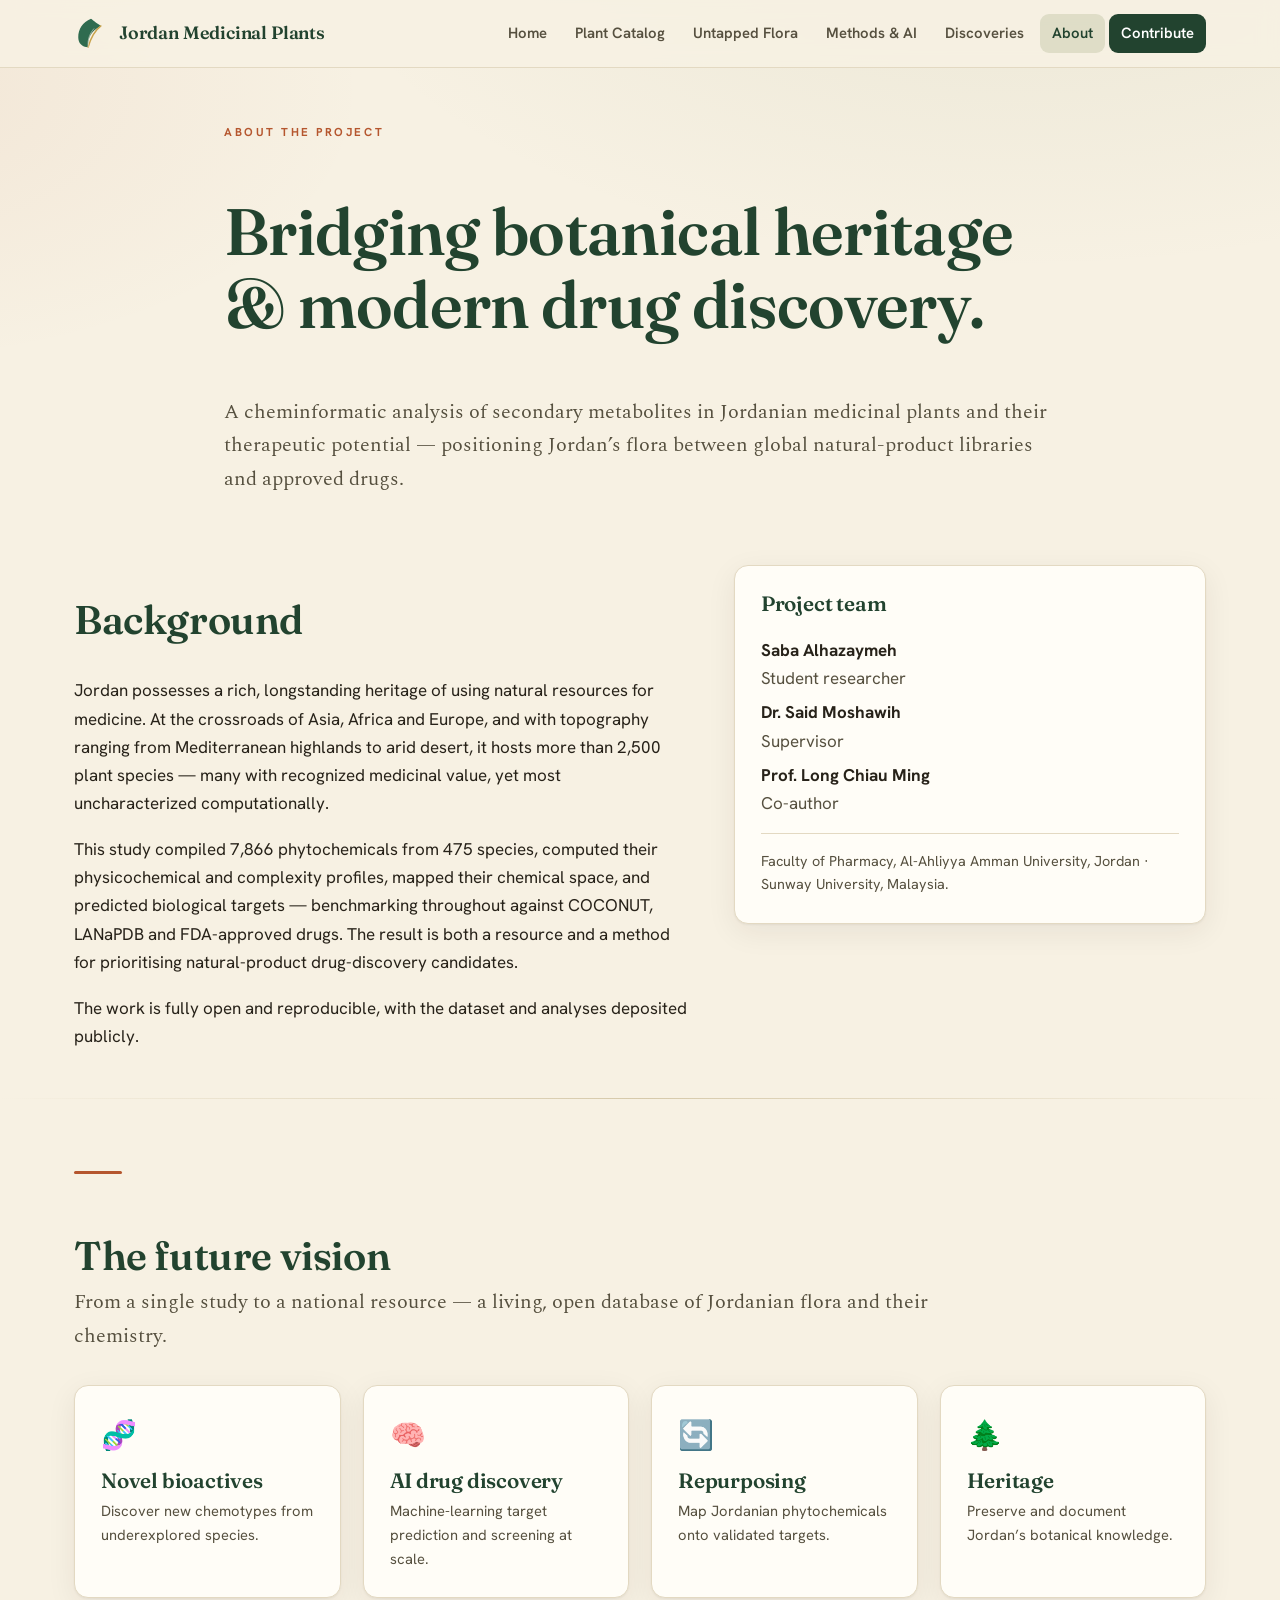
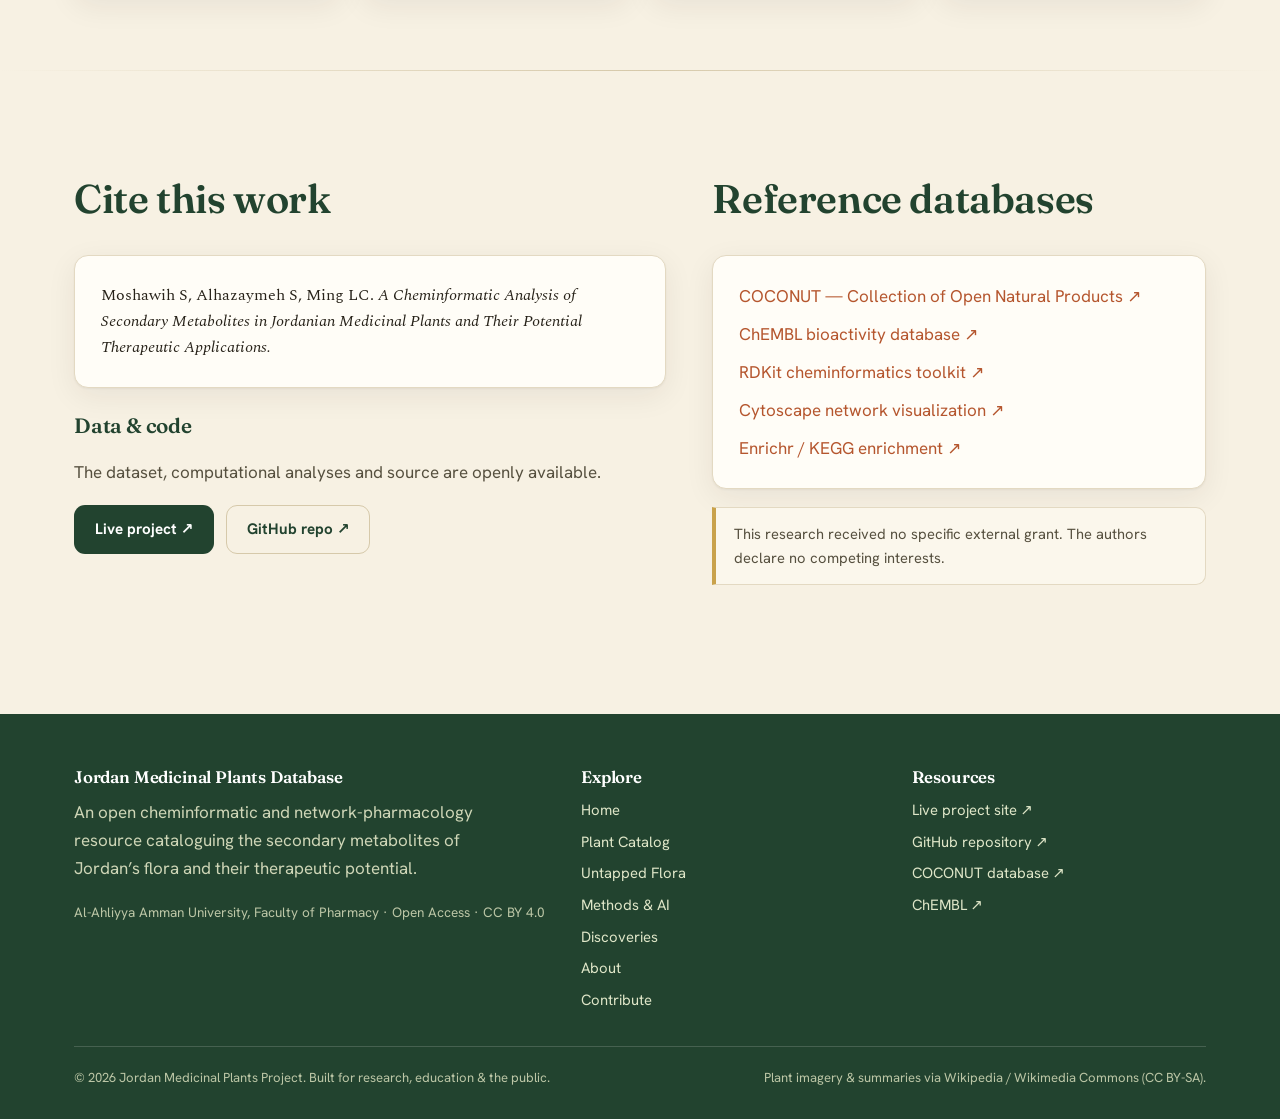
==== about.html @ 6b7d3e82 "Deploy Jordan Medicinal Plants website v2 Deploy Jordan Medicinal Plants website v2" ====
<!DOCTYPE html>
<html lang="en">
<head>
<meta charset="UTF-8">
<meta name="viewport" content="width=device-width, initial-scale=1.0">
<title>About &amp; Vision &mdash; Jordan Medicinal Plants</title>
<meta name="description" content="About the Jordan Medicinal Plants project: team, future vision for a national phytochemical database, and how to cite.">
<link rel="preconnect" href="https://fonts.googleapis.com">
<link rel="preconnect" href="https://fonts.gstatic.com" crossorigin>
<link href="https://fonts.googleapis.com/css2?family=Fraunces:ital,opsz,wght@0,9..144,400..700;1,9..144,400..600&family=Spectral:ital,wght@0,400;0,500;1,400&family=Hanken+Grotesk:wght@400;500;600;700;800&family=Spline+Sans+Mono:wght@400;500&display=swap" rel="stylesheet">
<link rel="stylesheet" href="assets/css/style.css">
</head>
<body>
<div id="site-nav"></div>

<section class="section-tight" style="padding-top:54px">
  <div class="wrap narrow">
    <p class="eyebrow reveal">About the project</p>
    <h1 class="reveal">Bridging botanical heritage &amp; modern drug discovery.</h1>
    <p class="lead reveal">A cheminformatic analysis of secondary metabolites in Jordanian medicinal plants and their therapeutic potential &mdash; positioning Jordan&rsquo;s flora between global natural-product libraries and approved drugs.</p>
  </div>
</section>

<section class="section-tight" style="padding-top:0">
  <div class="wrap" style="display:grid;grid-template-columns:1.3fr 1fr;gap:46px;align-items:start">
    <div class="reveal">
      <h2>Background</h2>
      <p>Jordan possesses a rich, longstanding heritage of using natural resources for medicine. At the crossroads of Asia, Africa and Europe, and with topography ranging from Mediterranean highlands to arid desert, it hosts more than 2,500 plant species &mdash; many with recognized medicinal value, yet most uncharacterized computationally.</p>
      <p>This study compiled 7,866 phytochemicals from 475 species, computed their physicochemical and complexity profiles, mapped their chemical space, and predicted biological targets &mdash; benchmarking throughout against COCONUT, LANaPDB and FDA-approved drugs. The result is both a resource and a method for prioritising natural-product drug-discovery candidates.</p>
      <p class="mb0">The work is fully open and reproducible, with the dataset and analyses deposited publicly.</p>
    </div>
    <div class="reveal">
      <div class="card">
        <h3 style="margin-top:0">Project team</h3>
        <p style="margin-bottom:6px"><strong>Saba Alhazaymeh</strong><br><span class="muted">Student researcher</span></p>
        <p style="margin-bottom:6px"><strong>Dr. Said Moshawih</strong><br><span class="muted">Supervisor</span></p>
        <p style="margin-bottom:0"><strong>Prof. Long Chiau Ming</strong><br><span class="muted">Co-author</span></p>
        <hr style="border:0;border-top:1px solid var(--line);margin:16px 0">
        <p class="muted mb0" style="font-size:.9rem">Faculty of Pharmacy, Al-Ahliyya Amman University, Jordan &middot; Sunway University, Malaysia.</p>
      </div>
    </div>
  </div>
</section>

<hr class="divider">

<!-- VISION -->
<section>
  <div class="wrap">
    <span class="kicker-rule"></span>
    <h2 style="margin-bottom:8px">The future vision</h2>
    <p class="lead narrow" style="margin-bottom:32px">From a single study to a national resource &mdash; a living, open database of Jordanian flora and their chemistry.</p>
    <div class="grid g4">
      <div class="card reveal"><div style="font-size:1.8rem">&#129516;</div><h3 style="margin:10px 0 6px">Novel bioactives</h3><p class="muted mb0" style="font-size:.92rem">Discover new chemotypes from underexplored species.</p></div>
      <div class="card reveal"><div style="font-size:1.8rem">&#129504;</div><h3 style="margin:10px 0 6px">AI drug discovery</h3><p class="muted mb0" style="font-size:.92rem">Machine-learning target prediction and screening at scale.</p></div>
      <div class="card reveal"><div style="font-size:1.8rem">&#128260;</div><h3 style="margin:10px 0 6px">Repurposing</h3><p class="muted mb0" style="font-size:.92rem">Map Jordanian phytochemicals onto validated targets.</p></div>
      <div class="card reveal"><div style="font-size:1.8rem">&#127794;</div><h3 style="margin:10px 0 6px">Heritage</h3><p class="muted mb0" style="font-size:.92rem">Preserve and document Jordan&rsquo;s botanical knowledge.</p></div>
    </div>
  </div>
</section>

<hr class="divider">

<!-- CITATION + DATA -->
<section>
  <div class="wrap" style="display:grid;grid-template-columns:1.2fr 1fr;gap:46px;align-items:start">
    <div class="reveal">
      <h2>Cite this work</h2>
      <div class="card">
        <p class="serif mb0" style="font-size:1rem">Moshawih S, Alhazaymeh S, Ming LC. <em>A Cheminformatic Analysis of Secondary Metabolites in Jordanian Medicinal Plants and Their Potential Therapeutic Applications.</em></p>
      </div>
      <h3 style="margin-top:26px">Data &amp; code</h3>
      <p class="muted">The dataset, computational analyses and source are openly available.</p>
      <div style="display:flex;gap:12px;flex-wrap:wrap">
        <a class="btn btn-primary" href="https://saeedmomo.github.io/jor_med_plant/" target="_blank" rel="noopener">Live project &#8599;</a>
        <a class="btn btn-ghost" href="https://github.com/Saeedmomo/jor_med_plant" target="_blank" rel="noopener">GitHub repo &#8599;</a>
      </div>
    </div>
    <div class="reveal">
      <h2>Reference databases</h2>
      <div class="card">
        <div class="fnav" style="display:flex;flex-direction:column;gap:10px">
          <a href="https://coconut.naturalproducts.net/" target="_blank" rel="noopener">COCONUT &mdash; Collection of Open Natural Products &#8599;</a>
          <a href="https://www.ebi.ac.uk/chembl/" target="_blank" rel="noopener">ChEMBL bioactivity database &#8599;</a>
          <a href="https://www.rdkit.org/" target="_blank" rel="noopener">RDKit cheminformatics toolkit &#8599;</a>
          <a href="https://cytoscape.org/" target="_blank" rel="noopener">Cytoscape network visualization &#8599;</a>
          <a href="https://maayanlab.cloud/Enrichr/" target="_blank" rel="noopener">Enrichr / KEGG enrichment &#8599;</a>
        </div>
      </div>
      <p class="note" style="margin-top:18px">This research received no specific external grant. The authors declare no competing interests.</p>
    </div>
  </div>
</section>

<div id="site-footer"></div>

<script src="assets/js/data.js"></script>
<script src="assets/js/components.js"></script>
</body>
</html>
---- assets/css/style.css ----
/* =========================================================================
   Jordan Medicinal Plants — shared stylesheet
   Aesthetic: editorial botanical herbarium × scientific data portal
   Palette: parchment / deep botanical green / Petra clay / gold
   ========================================================================= */

:root{
  --parchment:#f7f1e3;
  --parchment-2:#fbf7ec;
  --paper:#fffdf7;
  --ink:#272219;
  --ink-soft:#56503f;
  --green:#22432f;
  --green-2:#2f6b4f;
  --green-3:#4f7a5c;
  --sage:#7c8b5a;
  --clay:#b5562e;
  --clay-soft:#c0703f;
  --gold:#c9a24b;
  --line:#e3d9c2;
  --line-2:#d6c9aa;
  --shadow:0 1px 2px rgba(39,34,25,.05),0 8px 30px rgba(39,34,25,.07);
  --shadow-lg:0 2px 6px rgba(39,34,25,.06),0 18px 50px rgba(39,34,25,.13);
  --radius:14px;
  --maxw:1180px;
  --display:"Fraunces",Georgia,serif;
  --serif:"Spectral",Georgia,serif;
  --sans:"Hanken Grotesk",system-ui,sans-serif;
  --mono:"Spline Sans Mono",ui-monospace,monospace;
}

*{box-sizing:border-box}
html{scroll-behavior:smooth}
body{
  margin:0;
  font-family:var(--sans);
  color:var(--ink);
  background:var(--parchment);
  background-image:
    radial-gradient(1200px 600px at 80% -10%, rgba(124,139,90,.10), transparent 60%),
    radial-gradient(900px 500px at -10% 10%, rgba(181,86,46,.07), transparent 55%);
  background-attachment:fixed;
  line-height:1.65;
  -webkit-font-smoothing:antialiased;
  font-size:17px;
}
.wrap{max-width:var(--maxw);margin:0 auto;padding:0 24px}
.narrow{max-width:880px}

/* ---- typography ---- */
h1,h2,h3,h4{font-family:var(--display);font-weight:600;line-height:1.12;letter-spacing:-.01em;color:var(--green)}
h1{font-size:clamp(2.3rem,5.5vw,4.1rem);font-weight:600}
h2{font-size:clamp(1.7rem,3.4vw,2.5rem)}
h3{font-size:1.3rem}
p{margin:0 0 1.1em}
a{color:var(--clay);text-decoration:none}
a:hover{text-decoration:underline}
.lead{font-family:var(--serif);font-size:1.22rem;color:var(--ink-soft);line-height:1.7}
.eyebrow{font-family:var(--sans);text-transform:uppercase;letter-spacing:.22em;
  font-size:.72rem;font-weight:700;color:var(--clay);margin:0 0 .9rem}
.serif{font-family:var(--serif)}
.italic{font-style:italic}
em.sci,.sci{font-style:italic}

/* ---- header / nav ---- */
.nav{position:sticky;top:0;z-index:50;background:rgba(247,241,227,.86);
  backdrop-filter:blur(10px);border-bottom:1px solid var(--line)}
.nav-inner{display:flex;align-items:center;justify-content:space-between;
  max-width:var(--maxw);margin:0 auto;padding:14px 24px;gap:18px}
.brand{display:flex;align-items:center;gap:11px;font-family:var(--display);
  font-weight:600;font-size:1.12rem;color:var(--green);text-decoration:none;letter-spacing:-.01em}
.brand:hover{text-decoration:none}
.brand .mark{width:34px;height:34px;flex:0 0 34px}
.nav-links{display:flex;gap:4px;align-items:center;flex-wrap:wrap}
.nav-links a{font-family:var(--sans);font-size:.93rem;font-weight:600;color:var(--ink-soft);
  padding:7px 12px;border-radius:9px;text-decoration:none;transition:.18s}
.nav-links a:hover{background:rgba(124,139,90,.16);color:var(--green);text-decoration:none}
.nav-links a.active{color:var(--green);background:rgba(124,139,90,.2)}
.nav-links a.cta{background:var(--green);color:#fff}
.nav-links a.cta:hover{background:var(--green-2)}
.nav-toggle{display:none;background:none;border:1px solid var(--line-2);border-radius:9px;
  padding:7px 10px;cursor:pointer;font-size:1.1rem;color:var(--green)}
@media(max-width:860px){
  .nav-toggle{display:block}
  .nav-links{display:none;position:absolute;top:62px;right:24px;left:24px;flex-direction:column;
    background:var(--paper);border:1px solid var(--line);border-radius:var(--radius);
    padding:10px;box-shadow:var(--shadow-lg);align-items:stretch}
  .nav-links.open{display:flex}
  .nav-links a{padding:11px 14px}
}

/* ---- buttons ---- */
.btn{display:inline-flex;align-items:center;gap:.5em;font-family:var(--sans);font-weight:700;
  font-size:.95rem;padding:.72em 1.3em;border-radius:11px;border:1px solid transparent;
  cursor:pointer;transition:.2s;text-decoration:none}
.btn:hover{text-decoration:none;transform:translateY(-2px)}
.btn-primary{background:var(--green);color:#fff}
.btn-primary:hover{background:var(--green-2);box-shadow:var(--shadow)}
.btn-clay{background:var(--clay);color:#fff}
.btn-clay:hover{background:var(--clay-soft);box-shadow:var(--shadow)}
.btn-ghost{background:transparent;color:var(--green);border-color:var(--line-2)}
.btn-ghost:hover{background:rgba(124,139,90,.12)}

/* ---- sections ---- */
section{padding:72px 0}
.section-tight{padding:48px 0}
.divider{height:1px;background:linear-gradient(90deg,transparent,var(--line-2),transparent);border:0;margin:0}

/* ---- cards / surfaces ---- */
.card{background:var(--paper);border:1px solid var(--line);border-radius:var(--radius);
  padding:26px;box-shadow:var(--shadow);transition:.22s}
.card:hover{box-shadow:var(--shadow-lg);transform:translateY(-3px);border-color:var(--line-2)}
.grid{display:grid;gap:22px}
.g2{grid-template-columns:repeat(2,1fr)}
.g3{grid-template-columns:repeat(3,1fr)}
.g4{grid-template-columns:repeat(4,1fr)}
@media(max-width:900px){.g3,.g4{grid-template-columns:repeat(2,1fr)}}
@media(max-width:620px){.g2,.g3,.g4{grid-template-columns:1fr}}

/* ---- stat figures ---- */
.statline{display:flex;flex-wrap:wrap;gap:14px}
.stat{flex:1 1 150px;background:var(--paper);border:1px solid var(--line);border-radius:var(--radius);
  padding:20px 22px;position:relative;overflow:hidden}
.stat::before{content:"";position:absolute;left:0;top:0;bottom:0;width:4px;background:var(--sage)}
.stat .num{font-family:var(--display);font-size:2.2rem;font-weight:600;color:var(--green);line-height:1}
.stat .lbl{font-size:.84rem;color:var(--ink-soft);margin-top:6px;text-transform:uppercase;letter-spacing:.06em}

/* ---- pills / tags ---- */
.pill{display:inline-block;font-family:var(--sans);font-size:.74rem;font-weight:700;
  letter-spacing:.04em;padding:4px 11px;border-radius:999px;background:rgba(124,139,90,.18);
  color:var(--green);border:1px solid rgba(124,139,90,.3)}
.pill.clay{background:rgba(181,86,46,.13);color:var(--clay);border-color:rgba(181,86,46,.3)}
.pill.gold{background:rgba(201,162,75,.16);color:#8a6c20;border-color:rgba(201,162,75,.4)}

/* ---- hero (home) ---- */
.hero{position:relative;overflow:hidden;padding:96px 0 70px;
  border-bottom:1px solid var(--line)}
.hero .wrap{position:relative;z-index:2}
.hero h1{max-width:14ch}
.hero .lead{max-width:54ch;margin-top:1.2rem}
.hero-cta{display:flex;gap:14px;margin-top:2rem;flex-wrap:wrap}
.hero-deco{position:absolute;inset:0;z-index:1;opacity:.5;pointer-events:none}
.hero-badges{display:flex;gap:10px;flex-wrap:wrap;margin-top:2.4rem}

/* ---- table ---- */
table.data{width:100%;border-collapse:collapse;font-size:.95rem;background:var(--paper);
  border:1px solid var(--line);border-radius:var(--radius);overflow:hidden}
table.data th,table.data td{padding:12px 14px;text-align:left;border-bottom:1px solid var(--line)}
table.data thead th{background:var(--green);color:#fff;font-family:var(--sans);font-weight:700;
  font-size:.82rem;letter-spacing:.05em;text-transform:uppercase}
table.data tbody tr:nth-child(even){background:rgba(124,139,90,.06)}
table.data td:first-child{font-weight:600;color:var(--green)}

/* ---- plant browser ---- */
.toolbar{display:flex;gap:12px;flex-wrap:wrap;align-items:center;margin-bottom:26px}
.search{flex:1 1 280px;display:flex;align-items:center;gap:10px;background:var(--paper);
  border:1px solid var(--line-2);border-radius:12px;padding:10px 14px}
.search input{border:0;outline:0;background:transparent;font-family:var(--sans);font-size:1rem;
  width:100%;color:var(--ink)}
.select{background:var(--paper);border:1px solid var(--line-2);border-radius:12px;padding:10px 14px;
  font-family:var(--sans);font-size:.95rem;color:var(--ink);cursor:pointer}
.count-note{font-size:.9rem;color:var(--ink-soft)}

.plant-grid{display:grid;grid-template-columns:repeat(auto-fill,minmax(220px,1fr));gap:20px}
.plant{background:var(--paper);border:1px solid var(--line);border-radius:var(--radius);
  overflow:hidden;box-shadow:var(--shadow);transition:.22s;display:flex;flex-direction:column}
.plant:hover{transform:translateY(-4px);box-shadow:var(--shadow-lg);border-color:var(--sage)}
.plant .thumb{aspect-ratio:4/3;background:linear-gradient(135deg,#e9e2cd,#dfe4cf);
  position:relative;overflow:hidden;display:flex;align-items:center;justify-content:center}
.plant .thumb img{width:100%;height:100%;object-fit:cover;display:block}
.plant .thumb .ph{position:absolute;inset:0;display:flex;align-items:center;justify-content:center}
.plant .thumb .ph svg{width:54px;height:54px;opacity:.5}
.plant .body{padding:15px 16px 17px;flex:1;display:flex;flex-direction:column;gap:6px}
.plant .sci{font-family:var(--display);font-style:italic;font-weight:600;font-size:1.06rem;color:var(--green);line-height:1.2}
.plant .fam{font-size:.78rem;color:var(--ink-soft);letter-spacing:.03em}
.plant .ex{font-family:var(--serif);font-size:.9rem;color:var(--ink-soft);margin-top:2px}
.plant .links{margin-top:auto;padding-top:10px;display:flex;gap:10px;font-size:.82rem;font-weight:700}
.plant .wikifade{opacity:0;transition:opacity .5s}
.plant .wikifade.in{opacity:1}

/* featured plant cards bigger */
.feat-grid{display:grid;grid-template-columns:repeat(auto-fill,minmax(280px,1fr));gap:24px}

/* ---- compound cards ---- */
.compound{border-radius:var(--radius);overflow:hidden;background:var(--paper);
  border:1px solid var(--line);box-shadow:var(--shadow);display:flex;flex-direction:column}
.compound .top{padding:18px 20px;color:#fff}
.compound .top h3{color:#fff;margin:0}
.compound .top .tgt{font-family:var(--mono);font-size:.8rem;opacity:.92;margin-top:4px}
.compound .meat{padding:18px 20px;display:flex;flex-direction:column;gap:10px;flex:1}
.compound .row{font-size:.92rem}
.compound .row b{color:var(--green)}
.compound .props{display:flex;flex-wrap:wrap;gap:8px;margin-top:6px}
.compound .prop{font-family:var(--mono);font-size:.74rem;background:var(--parchment);
  border:1px solid var(--line);border-radius:8px;padding:3px 8px}
.compound .novel{background:rgba(201,162,75,.12);border-left:3px solid var(--gold);
  padding:9px 12px;border-radius:0 8px 8px 0;font-size:.88rem}
.compound .foot{padding:12px 20px;border-top:1px solid var(--line);font-family:var(--mono);
  font-size:.76rem;color:var(--ink-soft);display:flex;justify-content:space-between;flex-wrap:wrap;gap:6px}

/* ---- pipeline / steps ---- */
.steps{display:grid;gap:18px}
.step{display:flex;gap:18px;align-items:flex-start;background:var(--paper);border:1px solid var(--line);
  border-radius:var(--radius);padding:22px 24px;box-shadow:var(--shadow)}
.step .n{flex:0 0 46px;width:46px;height:46px;border-radius:50%;background:var(--green);color:#fff;
  display:flex;align-items:center;justify-content:center;font-family:var(--display);font-size:1.3rem;font-weight:600}
.step h3{margin:0 0 6px}
.step p{margin:0;color:var(--ink-soft)}

/* ---- approach chips ---- */
.approach{display:grid;grid-template-columns:repeat(auto-fill,minmax(230px,1fr));gap:18px}
.approach .a{background:var(--paper);border:1px solid var(--line);border-radius:var(--radius);
  padding:22px;box-shadow:var(--shadow);transition:.2s}
.approach .a:hover{transform:translateY(-3px);box-shadow:var(--shadow-lg)}
.approach .a .ic{width:42px;height:42px;border-radius:11px;background:rgba(124,139,90,.18);
  display:flex;align-items:center;justify-content:center;margin-bottom:12px;font-size:1.3rem}
.approach .a h3{font-size:1.12rem;margin:0 0 6px}
.approach .a p{font-size:.92rem;color:var(--ink-soft);margin:0}

/* ---- figure frames ---- */
.figframe{background:var(--paper);border:1px solid var(--line);border-radius:var(--radius);
  padding:18px;box-shadow:var(--shadow)}
.figframe canvas{max-width:100%}
.figcap{font-family:var(--serif);font-size:.9rem;color:var(--ink-soft);margin-top:12px;font-style:italic}
.fig-img-fallback{border:1px dashed var(--line-2);border-radius:10px;padding:30px;text-align:center;
  color:var(--ink-soft);font-size:.9rem;background:var(--parchment-2)}

/* ---- callout ---- */
.callout{background:linear-gradient(135deg,var(--green),#1b3526);color:#f3eedd;border-radius:var(--radius);
  padding:40px 38px;box-shadow:var(--shadow-lg);position:relative;overflow:hidden}
.callout h2{color:#fff}
.callout p{color:#e6dfc9}
.callout .btn-ghost{color:#fff;border-color:rgba(255,255,255,.4)}
.callout .btn-ghost:hover{background:rgba(255,255,255,.12)}

/* ---- form ---- */
.form-grid{display:grid;gap:16px;grid-template-columns:1fr 1fr}
.form-grid .full{grid-column:1/-1}
@media(max-width:620px){.form-grid{grid-template-columns:1fr}}
label.fld{display:flex;flex-direction:column;gap:6px;font-weight:600;font-size:.9rem;color:var(--green)}
label.fld input,label.fld textarea,label.fld select{font-family:var(--sans);font-size:1rem;
  padding:11px 13px;border:1px solid var(--line-2);border-radius:10px;background:var(--paper);color:var(--ink)}
label.fld textarea{min-height:120px;resize:vertical}
label.fld input:focus,label.fld textarea:focus,label.fld select:focus{outline:2px solid var(--sage);border-color:var(--sage)}

/* ---- footer ---- */
.footer{background:var(--green);color:#e7e0cd;padding:54px 0 30px;margin-top:40px}
.footer a{color:#dfe6c8}
.footer .cols{display:grid;grid-template-columns:1.6fr 1fr 1fr;gap:36px}
@media(max-width:760px){.footer .cols{grid-template-columns:1fr}}
.footer h4{color:#fff;font-size:1.05rem;margin:0 0 12px}
.footer .fnav{display:flex;flex-direction:column;gap:7px;font-size:.93rem}
.footer .fine{margin-top:34px;padding-top:20px;border-top:1px solid rgba(255,255,255,.16);
  font-size:.82rem;color:#bcc6a6;display:flex;justify-content:space-between;flex-wrap:wrap;gap:10px}

/* ---- reveal animation ---- */
.reveal{opacity:0;transform:translateY(18px);transition:opacity .7s ease,transform .7s ease}
.reveal.in{opacity:1;transform:none}

/* ---- misc ---- */
.center{text-align:center}
.mb0{margin-bottom:0}.mt0{margin-top:0}
.muted{color:var(--ink-soft)}
.kicker-rule{display:inline-block;width:48px;height:3px;background:var(--clay);border-radius:2px;margin-bottom:18px}
.note{background:var(--parchment-2);border:1px solid var(--line);border-left:4px solid var(--gold);
  border-radius:0 10px 10px 0;padding:14px 18px;font-size:.92rem;color:var(--ink-soft)}
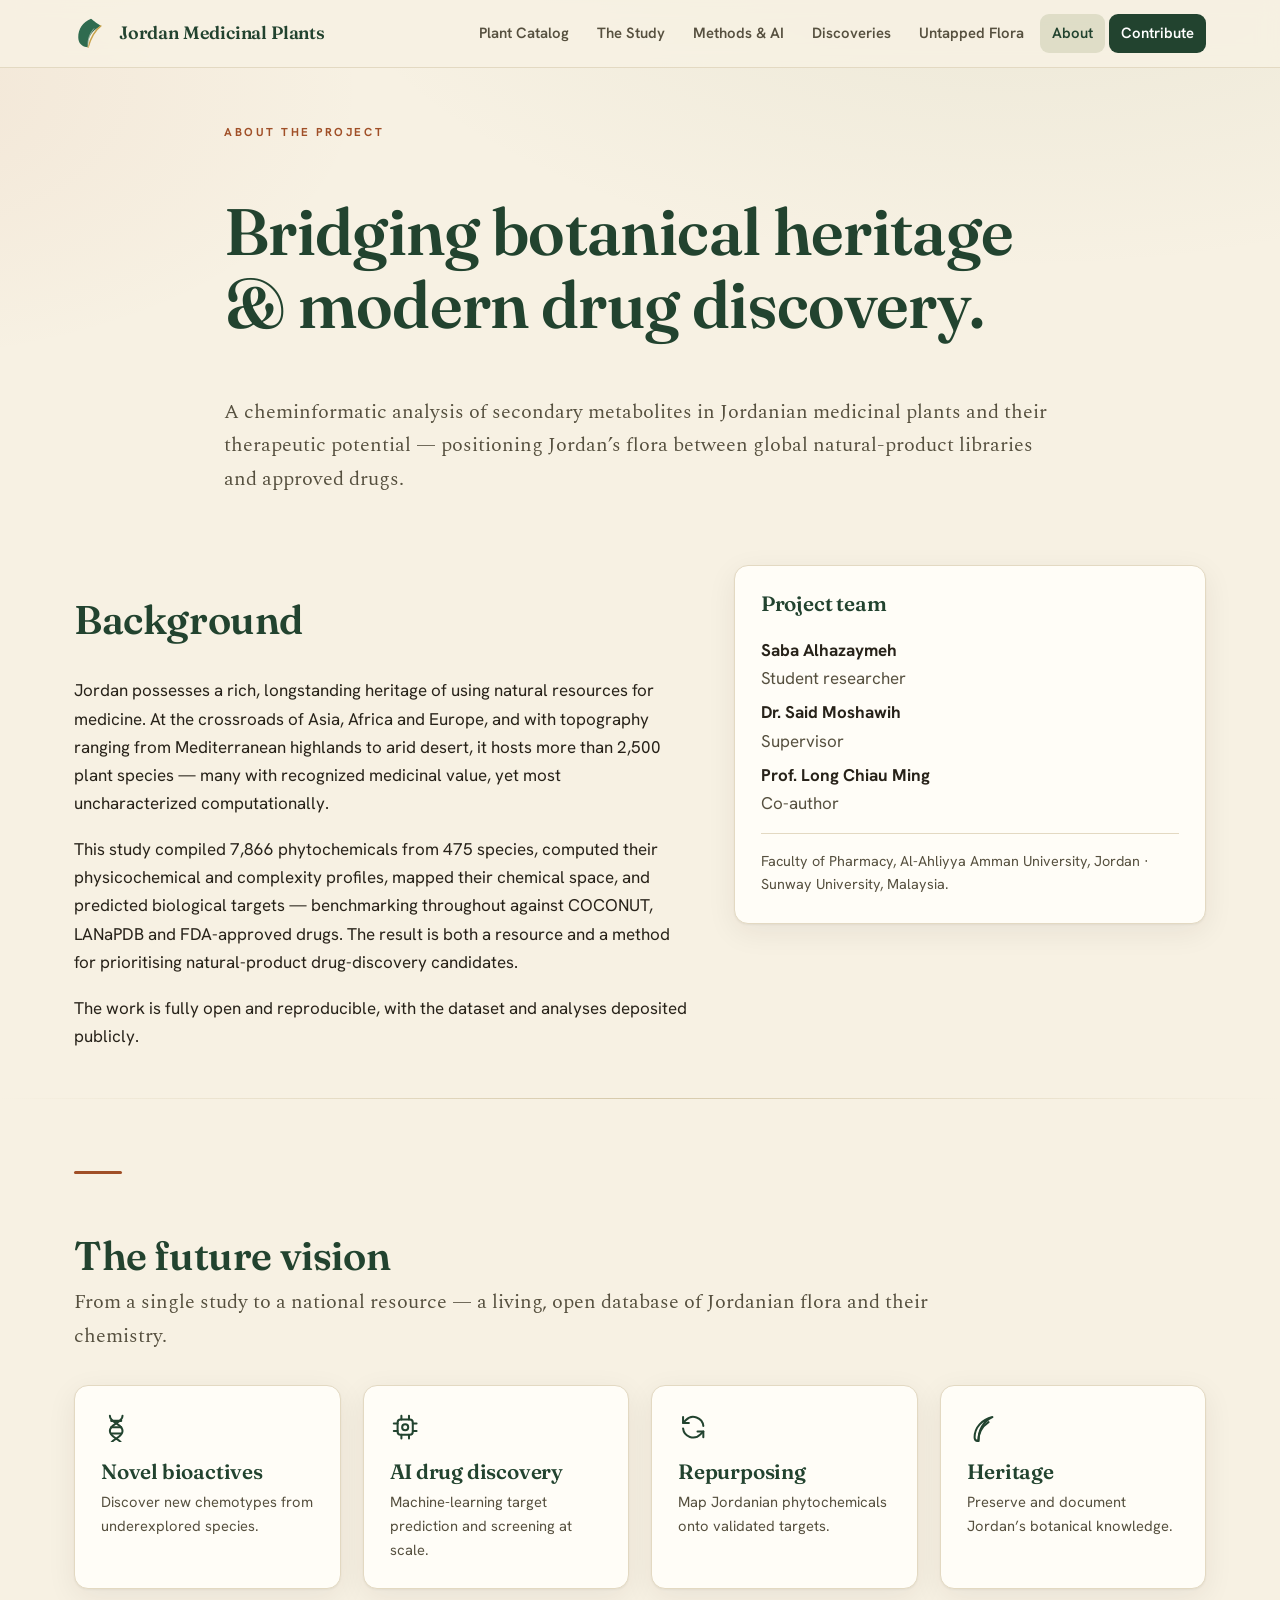
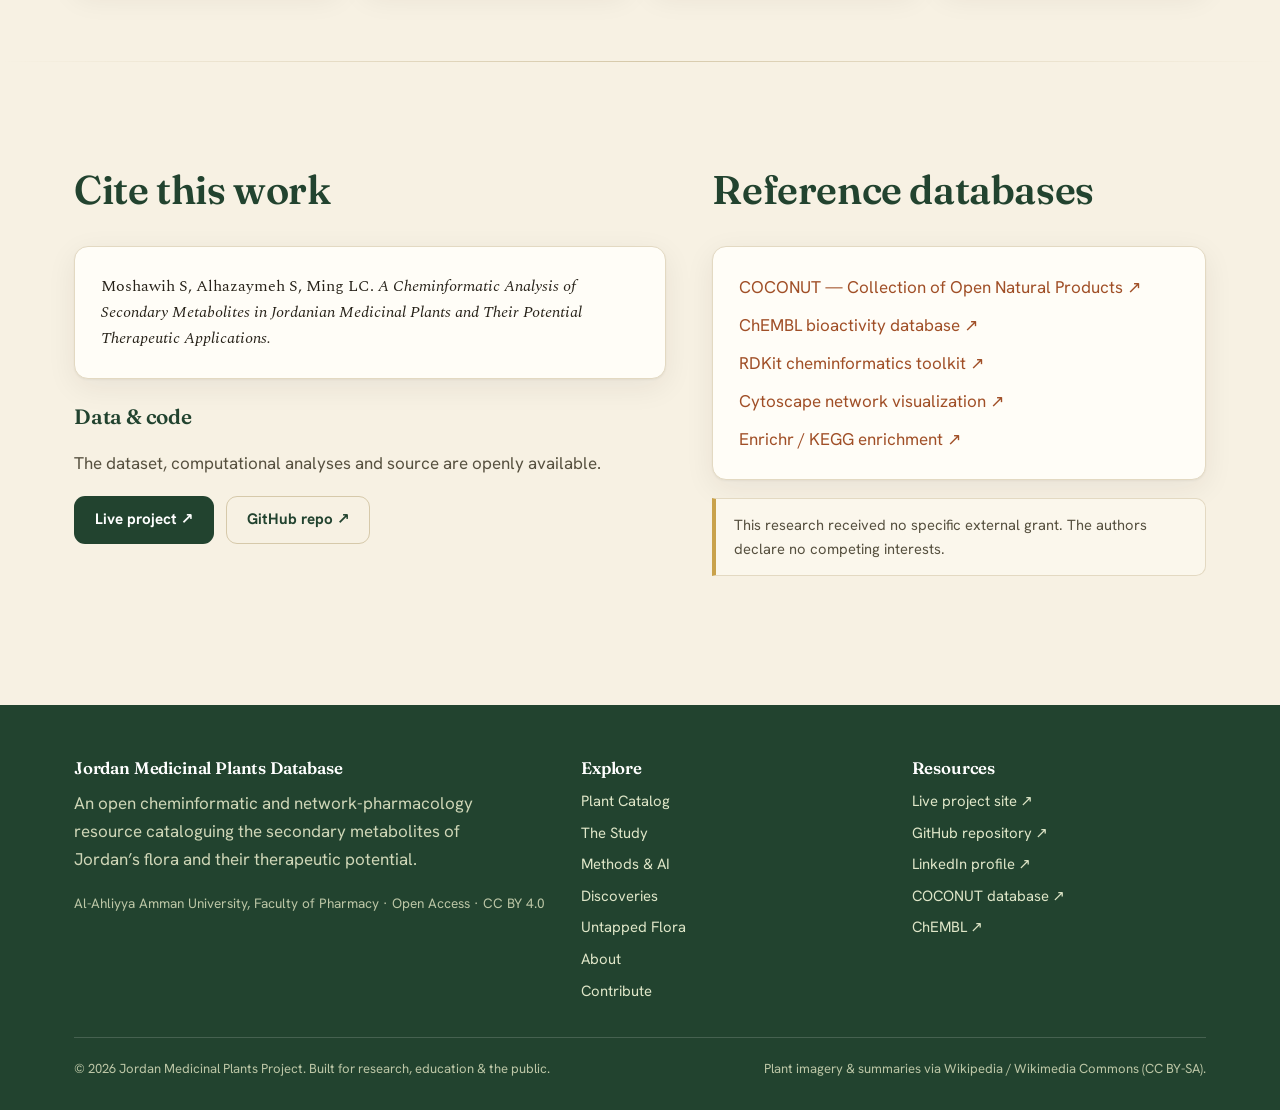
==== commit 85528106: "Apply redesign across all pages: landmarks, icons, SEO meta, fixed figure - Wrap each page's content" ====
--- a/about.html
+++ b/about.html
@@ -5,13 +5,22 @@
 <meta name="viewport" content="width=device-width, initial-scale=1.0">
 <title>About &amp; Vision &mdash; Jordan Medicinal Plants</title>
 <meta name="description" content="About the Jordan Medicinal Plants project: team, future vision for a national phytochemical database, and how to cite.">
+<link rel="icon" type="image/svg+xml" href="data:image/svg+xml,%3Csvg xmlns='http://www.w3.org/2000/svg' viewBox='0 0 48 48'%3E%3Crect width='48' height='48' rx='10' fill='%23f7f1e3'/%3E%3Cpath d='M24 4C12 9 6 19 6 30c0 8 5 14 14 14 0-12 2-22 18-30C30 9 27 6 24 4Z' fill='%232f6b4f'/%3E%3Cpath d='M20 44C24 30 30 20 38 14' stroke='%23c9a24b' stroke-width='2' stroke-linecap='round' fill='none'/%3E%3C/svg%3E">
+<meta property="og:type" content="website">
+<meta property="og:site_name" content="Jordan Medicinal Plants">
+<meta property="og:title" content="About &amp; Vision — Jordan Medicinal Plants">
+<meta property="og:description" content="About the Jordan Medicinal Plants project: team, future vision for a national phytochemical database, and how to cite.">
+<meta property="og:url" content="https://saeedmomo.github.io/jor_med_plant/about.html">
+<meta property="og:image" content="https://saeedmomo.github.io/jor_med_plant/images/Jordan_phyto.png">
+<meta name="twitter:card" content="summary_large_image">
 <link rel="preconnect" href="https://fonts.googleapis.com">
 <link rel="preconnect" href="https://fonts.gstatic.com" crossorigin>
 <link href="https://fonts.googleapis.com/css2?family=Fraunces:ital,opsz,wght@0,9..144,400..700;1,9..144,400..600&family=Spectral:ital,wght@0,400;0,500;1,400&family=Hanken+Grotesk:wght@400;500;600;700;800&family=Spline+Sans+Mono:wght@400;500&display=swap" rel="stylesheet">
-<link rel="stylesheet" href="assets/css/style.css">
+<link rel="stylesheet" href="assets/css/style.css?v=2">
 </head>
 <body>
 <div id="site-nav"></div>
+<main id="main">
 
 <section class="section-tight" style="padding-top:54px">
   <div class="wrap narrow">
@@ -22,7 +31,7 @@
 </section>
 
 <section class="section-tight" style="padding-top:0">
-  <div class="wrap" style="display:grid;grid-template-columns:1.3fr 1fr;gap:46px;align-items:start">
+  <div class="wrap split" style="display:grid;grid-template-columns:1.3fr 1fr;gap:46px;align-items:start">
     <div class="reveal">
       <h2>Background</h2>
       <p>Jordan possesses a rich, longstanding heritage of using natural resources for medicine. At the crossroads of Asia, Africa and Europe, and with topography ranging from Mediterranean highlands to arid desert, it hosts more than 2,500 plant species &mdash; many with recognized medicinal value, yet most uncharacterized computationally.</p>
@@ -51,10 +60,10 @@
     <h2 style="margin-bottom:8px">The future vision</h2>
     <p class="lead narrow" style="margin-bottom:32px">From a single study to a national resource &mdash; a living, open database of Jordanian flora and their chemistry.</p>
     <div class="grid g4">
-      <div class="card reveal"><div style="font-size:1.8rem">&#129516;</div><h3 style="margin:10px 0 6px">Novel bioactives</h3><p class="muted mb0" style="font-size:.92rem">Discover new chemotypes from underexplored species.</p></div>
-      <div class="card reveal"><div style="font-size:1.8rem">&#129504;</div><h3 style="margin:10px 0 6px">AI drug discovery</h3><p class="muted mb0" style="font-size:.92rem">Machine-learning target prediction and screening at scale.</p></div>
-      <div class="card reveal"><div style="font-size:1.8rem">&#128260;</div><h3 style="margin:10px 0 6px">Repurposing</h3><p class="muted mb0" style="font-size:.92rem">Map Jordanian phytochemicals onto validated targets.</p></div>
-      <div class="card reveal"><div style="font-size:1.8rem">&#127794;</div><h3 style="margin:10px 0 6px">Heritage</h3><p class="muted mb0" style="font-size:.92rem">Preserve and document Jordan&rsquo;s botanical knowledge.</p></div>
+      <div class="card reveal"><div class="ic" style="margin-bottom:8px"><svg class="icon icon-lg" viewBox="0 0 24 24" aria-hidden="true"><path d="M7 3c0 6 10 6 10 12s-10 6-10 12M17 3c0 6-10 6-10 12s10 6 10 12"/><path d="M8 7h8M8 12h8M8 17h8"/></svg></div><h3 style="margin:10px 0 6px">Novel bioactives</h3><p class="muted mb0" style="font-size:.92rem">Discover new chemotypes from underexplored species.</p></div>
+      <div class="card reveal"><div class="ic" style="margin-bottom:8px"><svg class="icon icon-lg" viewBox="0 0 24 24" aria-hidden="true"><rect x="6" y="6" width="12" height="12" rx="2.4"/><circle cx="12" cy="12" r="2.4"/><path d="M9 3v3M15 3v3M9 18v3M15 18v3M3 9h3M3 15h3M18 9h3M18 15h3"/></svg></div><h3 style="margin:10px 0 6px">AI drug discovery</h3><p class="muted mb0" style="font-size:.92rem">Machine-learning target prediction and screening at scale.</p></div>
+      <div class="card reveal"><div class="ic" style="margin-bottom:8px"><svg class="icon icon-lg" viewBox="0 0 24 24" aria-hidden="true"><path d="M20 11A8 8 0 0 0 6.3 6.3L4 8.6"/><path d="M4 4v4.6h4.6"/><path d="M4 13a8 8 0 0 0 13.7 4.7L20 15.4"/><path d="M20 20v-4.6h-4.6"/></svg></div><h3 style="margin:10px 0 6px">Repurposing</h3><p class="muted mb0" style="font-size:.92rem">Map Jordanian phytochemicals onto validated targets.</p></div>
+      <div class="card reveal"><div class="ic" style="margin-bottom:8px"><svg class="icon icon-lg" viewBox="0 0 24 24" aria-hidden="true"><path d="M20 4C12 6 6 12 6 20c0 2 1 3 3 3 0-9 3-15 11-19Z"/><path d="M9 23c0-6 2-11 8-15"/></svg></div><h3 style="margin:10px 0 6px">Heritage</h3><p class="muted mb0" style="font-size:.92rem">Preserve and document Jordan&rsquo;s botanical knowledge.</p></div>
     </div>
   </div>
 </section>
@@ -63,7 +72,7 @@
 
 <!-- CITATION + DATA -->
 <section>
-  <div class="wrap" style="display:grid;grid-template-columns:1.2fr 1fr;gap:46px;align-items:start">
+  <div class="wrap split" style="display:grid;grid-template-columns:1.2fr 1fr;gap:46px;align-items:start">
     <div class="reveal">
       <h2>Cite this work</h2>
       <div class="card">
@@ -92,9 +101,10 @@
   </div>
 </section>
 
+</main>
 <div id="site-footer"></div>
 
 <script src="assets/js/data.js"></script>
-<script src="assets/js/components.js"></script>
+<script src="assets/js/components.js?v=2"></script>
 </body>
 </html>
--- a/assets/css/style.css
+++ b/assets/css/style.css
@@ -14,9 +14,11 @@
   --green-2:#2f6b4f;
   --green-3:#4f7a5c;
   --sage:#7c8b5a;
-  --clay:#b5562e;
+  /* darkened from #b5562e to clear 4.5:1 text contrast on --parchment (was 4.3:1) */
+  --clay:#a04f27;
   --clay-soft:#c0703f;
   --gold:#c9a24b;
+  --gold-ink:#8a6c20;
   --line:#e3d9c2;
   --line-2:#d6c9aa;
   --shadow:0 1px 2px rgba(39,34,25,.05),0 8px 30px rgba(39,34,25,.07);
@@ -27,6 +29,14 @@
   --serif:"Spectral",Georgia,serif;
   --sans:"Hanken Grotesk",system-ui,sans-serif;
   --mono:"Spline Sans Mono",ui-monospace,monospace;
+
+  /* ---- data taxonomy: plant/taxon vs. compound vs. biological target ---- */
+  --taxon:var(--green);
+  --compound:var(--gold);
+  --compound-ink:var(--gold-ink);
+  --target:#4a3f7a;
+  --target-ink:#4a3f7a;
+  --navy:#1e3a5f;
 }
 
 *{box-sizing:border-box}
@@ -75,7 +85,7 @@
 .nav-links a{font-family:var(--sans);font-size:.93rem;font-weight:600;color:var(--ink-soft);
   padding:7px 12px;border-radius:9px;text-decoration:none;transition:.18s}
 .nav-links a:hover{background:rgba(124,139,90,.16);color:var(--green);text-decoration:none}
-.nav-links a.active{color:var(--green);background:rgba(124,139,90,.2)}
+.nav-links a.active,.nav-links a[aria-current="page"]{color:var(--green);background:rgba(124,139,90,.2)}
 .nav-links a.cta{background:var(--green);color:#fff}
 .nav-links a.cta:hover{background:var(--green-2)}
 .nav-toggle{display:none;background:none;border:1px solid var(--line-2);border-radius:9px;
@@ -111,6 +121,7 @@
   padding:26px;box-shadow:var(--shadow);transition:.22s}
 .card:hover{box-shadow:var(--shadow-lg);transform:translateY(-3px);border-color:var(--line-2)}
 .grid{display:grid;gap:22px}
+.grid>*{min-width:0}
 .g2{grid-template-columns:repeat(2,1fr)}
 .g3{grid-template-columns:repeat(3,1fr)}
 .g4{grid-template-columns:repeat(4,1fr)}
@@ -129,17 +140,40 @@
 .pill{display:inline-block;font-family:var(--sans);font-size:.74rem;font-weight:700;
   letter-spacing:.04em;padding:4px 11px;border-radius:999px;background:rgba(124,139,90,.18);
   color:var(--green);border:1px solid rgba(124,139,90,.3)}
-.pill.clay{background:rgba(181,86,46,.13);color:var(--clay);border-color:rgba(181,86,46,.3)}
-.pill.gold{background:rgba(201,162,75,.16);color:#8a6c20;border-color:rgba(201,162,75,.4)}
+.pill.clay{background:rgba(160,79,39,.13);color:var(--clay);border-color:rgba(160,79,39,.3)}
+.pill.gold{background:rgba(201,162,75,.16);color:var(--gold-ink);border-color:rgba(201,162,75,.4)}
+.pill.target{background:rgba(74,63,122,.13);color:var(--target);border-color:rgba(74,63,122,.32)}
 
 /* ---- hero (home) ---- */
 .hero{position:relative;overflow:hidden;padding:96px 0 70px;
   border-bottom:1px solid var(--line)}
+
+/* catalog hero with Jordan-map artwork */
+.hero-catalog{padding:70px 0 60px}
+.hero-grid{display:grid;grid-template-columns:1.05fr .95fr;gap:40px;align-items:center;
+  position:relative;z-index:2}
+.hero-copy h1{max-width:15ch}
+.hero-copy .lead{max-width:52ch;margin-top:1rem}
+.hero-copy .statline{max-width:560px}
+.hero-art{display:flex;justify-content:center;align-items:center}
+.hero-art svg{width:100%;max-width:460px;height:auto;
+  filter:drop-shadow(0 20px 40px rgba(34,67,47,.14))}
+@media(max-width:860px){
+  .hero-grid{grid-template-columns:1fr;gap:10px}
+  .hero-art{order:-1;max-width:360px;margin:0 auto}
+}
 .hero .wrap{position:relative;z-index:2}
 .hero h1{max-width:14ch}
 .hero .lead{max-width:54ch;margin-top:1.2rem}
 .hero-cta{display:flex;gap:14px;margin-top:2rem;flex-wrap:wrap}
 .hero-deco{position:absolute;inset:0;z-index:1;opacity:.5;pointer-events:none}
+.hero-art{position:absolute;top:50%;right:2%;transform:translateY(-50%);
+  width:min(42vw,520px);z-index:1;pointer-events:none;
+  filter:drop-shadow(0 18px 40px rgba(34,67,47,.16))}
+.hero h1,.hero .lead,.hero .eyebrow,.hero-cta,.hero-badges{max-width:min(100%,640px)}
+@media(max-width:980px){
+  .hero-art{opacity:.16;right:-6%;width:min(70vw,560px);filter:none}
+}
 .hero-badges{display:flex;gap:10px;flex-wrap:wrap;margin-top:2.4rem}
 
 /* ---- table ---- */
@@ -219,11 +253,16 @@
 
 /* ---- figure frames ---- */
 .figframe{background:var(--paper);border:1px solid var(--line);border-radius:var(--radius);
-  padding:18px;box-shadow:var(--shadow)}
+  padding:18px;box-shadow:var(--shadow);min-width:0}
 .figframe canvas{max-width:100%}
 .figcap{font-family:var(--serif);font-size:.9rem;color:var(--ink-soft);margin-top:12px;font-style:italic}
 .fig-img-fallback{border:1px dashed var(--line-2);border-radius:10px;padding:30px;text-align:center;
   color:var(--ink-soft);font-size:.9rem;background:var(--parchment-2)}
+.figimg{width:100%;border-radius:8px;display:block;background:#fff;transition:.25s}
+.figimg:hover{opacity:.92}
+.fig-group{font-size:1.15rem;color:var(--clay);margin:36px 0 16px;padding-bottom:8px;
+  border-bottom:1px solid var(--line);letter-spacing:.01em}
+.fig-group:first-of-type{margin-top:8px}
 
 /* ---- callout ---- */
 .callout{background:linear-gradient(135deg,var(--green),#1b3526);color:#f3eedd;border-radius:var(--radius);
@@ -235,11 +274,13 @@
 
 /* ---- form ---- */
 .form-grid{display:grid;gap:16px;grid-template-columns:1fr 1fr}
+.form-grid>*{min-width:0}
 .form-grid .full{grid-column:1/-1}
 @media(max-width:620px){.form-grid{grid-template-columns:1fr}}
 label.fld{display:flex;flex-direction:column;gap:6px;font-weight:600;font-size:.9rem;color:var(--green)}
 label.fld input,label.fld textarea,label.fld select{font-family:var(--sans);font-size:1rem;
-  padding:11px 13px;border:1px solid var(--line-2);border-radius:10px;background:var(--paper);color:var(--ink)}
+  padding:11px 13px;border:1px solid var(--line-2);border-radius:10px;background:var(--paper);color:var(--ink);
+  width:100%;min-width:0;box-sizing:border-box}
 label.fld textarea{min-height:120px;resize:vertical}
 label.fld input:focus,label.fld textarea:focus,label.fld select:focus{outline:2px solid var(--sage);border-color:var(--sage)}
 
@@ -257,6 +298,89 @@
 .reveal{opacity:0;transform:translateY(18px);transition:opacity .7s ease,transform .7s ease}
 .reveal.in{opacity:1;transform:none}
 
+/* =========================================================================
+   Enriched catalog — Arabic typography, rich cards, detail modal,
+   table view, toolbar controls, data-driven bar figures
+   ========================================================================= */
+:root{--arabic:"Noto Naskh Arabic",var(--serif)}
+
+/* Arabic text */
+.ar{font-family:var(--arabic);font-size:1.18rem;font-weight:600;color:var(--clay);
+  line-height:1.5;direction:rtl}
+.ar.big{font-size:1.9rem;margin-bottom:2px}
+.ar-cell{font-family:var(--arabic);font-size:1.05rem;color:var(--clay-soft);direction:rtl;text-align:right}
+
+/* enriched plant card additions */
+.plant .common{font-family:var(--serif);font-size:.92rem;color:var(--green-3);font-style:italic}
+.plant .chips{display:flex;flex-wrap:wrap;gap:6px;margin-top:auto;padding-top:8px}
+.pill.sm{font-size:.68rem;padding:3px 9px;font-weight:600}
+.plant-clickable{cursor:pointer;position:relative}
+.plant-clickable .card-tag{position:absolute;top:10px;right:10px;background:rgba(34,67,47,.85);
+  color:#f3eedd;font-size:.68rem;font-weight:700;letter-spacing:.03em;padding:3px 9px;border-radius:999px;
+  opacity:0;transform:translateY(-4px);transition:.2s}
+.plant-clickable:hover .card-tag{opacity:1;transform:none}
+.plant .thumb.lazy-thumb{background:linear-gradient(135deg,#e9e2cd,#dfe4cf);
+  background-size:cover;background-position:center;transition:background-image .4s}
+.plant .thumb.lazy-thumb.has-photo .ph{display:none}
+.plant .body .sci{font-size:1.02rem}
+.plant .ar{font-size:1.16rem;margin-bottom:1px}
+
+/* toolbar controls */
+.chk{display:inline-flex;align-items:center;gap:7px;font-size:.9rem;color:var(--ink-soft);
+  cursor:pointer;user-select:none;font-weight:600}
+.chk input{accent-color:var(--green);width:16px;height:16px}
+.viewtog{display:inline-flex;border:1px solid var(--line-2);border-radius:11px;overflow:hidden;background:var(--paper)}
+.viewtog button{border:0;background:transparent;font-family:var(--sans);font-weight:700;font-size:.86rem;
+  color:var(--ink-soft);padding:9px 14px;cursor:pointer;transition:.18s}
+.viewtog button.active,.viewtog button[aria-pressed="true"]{background:var(--green);color:#fff}
+
+/* catalog table view */
+.table-scroll{overflow-x:auto;border-radius:var(--radius);border:1px solid var(--line);box-shadow:var(--shadow)}
+table.catalog-table{border:0;border-radius:0;font-size:.9rem;min-width:900px}
+table.catalog-table td{vertical-align:top;max-width:280px}
+table.catalog-table .sci{font-style:italic;font-family:var(--display);white-space:nowrap}
+table.catalog-table tr.tr-click{cursor:pointer}
+table.catalog-table tbody tr:hover{background:rgba(201,162,75,.14)}
+
+/* key-value detail table */
+table.data.kv{margin-top:20px}
+table.data.kv th[scope=row]{background:var(--parchment-2);color:var(--green);width:190px;
+  text-align:left;font-size:.8rem;text-transform:uppercase;letter-spacing:.04em;vertical-align:top}
+table.data.kv td{font-family:var(--serif);font-size:1rem;color:var(--ink)}
+
+/* modal */
+.modal{position:fixed;inset:0;z-index:100;display:none}
+.modal.open{display:block}
+.modal-backdrop{position:absolute;inset:0;background:rgba(28,24,17,.55);backdrop-filter:blur(3px)}
+.modal-card{position:relative;max-width:760px;margin:5vh auto;background:var(--paper);
+  border:1px solid var(--line-2);border-radius:18px;box-shadow:var(--shadow-lg);
+  max-height:90vh;overflow-y:auto;animation:pop .25s ease}
+@keyframes pop{from{opacity:0;transform:translateY(14px) scale(.98)}to{opacity:1;transform:none}}
+.modal-close{position:absolute;top:12px;right:14px;z-index:3;background:rgba(255,253,247,.9);
+  border:1px solid var(--line);width:38px;height:38px;border-radius:50%;font-size:1.5rem;line-height:1;
+  color:var(--ink-soft);cursor:pointer;transition:.18s}
+.modal-close:hover{background:var(--clay);color:#fff;border-color:var(--clay)}
+.modal-body{padding:26px 30px 32px}
+.modal-hero{display:flex;gap:22px;align-items:center;flex-wrap:wrap}
+.modal-fig{flex:0 0 180px;width:180px;height:180px;border-radius:14px;background:linear-gradient(135deg,#e9e2cd,#dfe4cf);
+  background-size:cover;background-position:center;border:1px solid var(--line);display:flex;align-items:center;justify-content:center}
+.modal-fig .ph svg{width:60px;height:60px;opacity:.5}
+.modal-fig.has-photo .ph{display:none}
+.modal-head{flex:1 1 220px}
+.modal-head .sci{font-family:var(--display);font-style:italic;color:var(--green);font-size:1.7rem}
+.modal-extract{font-family:var(--serif);font-size:1.02rem;line-height:1.7;margin-top:18px}
+.modal-links{margin-top:18px;display:flex;gap:10px;flex-wrap:wrap}
+@media(max-width:560px){.modal-fig{flex-basis:120px;width:120px;height:120px}.modal-body{padding:22px 18px 26px}}
+
+/* data-driven bar figures */
+.barchart{display:flex;flex-direction:column;gap:10px}
+.bar-row{display:grid;grid-template-columns:150px 1fr 40px;align-items:center;gap:12px}
+.bar-lbl{font-size:.84rem;color:var(--ink);text-align:right;font-weight:500;overflow:hidden;text-overflow:ellipsis;white-space:nowrap}
+.bar-track{background:rgba(124,139,90,.14);border-radius:999px;height:16px;overflow:hidden}
+.bar-fill{display:block;height:100%;border-radius:999px;transition:width .8s ease}
+.bar-val{font-family:var(--mono);font-size:.8rem;color:var(--ink-soft);text-align:left}
+@media(max-width:560px){.bar-row{grid-template-columns:110px 1fr 32px;gap:8px}.bar-lbl{font-size:.76rem}}
+
 /* ---- misc ---- */
 .center{text-align:center}
 .mb0{margin-bottom:0}.mt0{margin-top:0}
@@ -264,3 +388,58 @@
 .kicker-rule{display:inline-block;width:48px;height:3px;background:var(--clay);border-radius:2px;margin-bottom:18px}
 .note{background:var(--parchment-2);border:1px solid var(--line);border-left:4px solid var(--gold);
   border-radius:0 10px 10px 0;padding:14px 18px;font-size:.92rem;color:var(--ink-soft)}
+
+/* =========================================================================
+   Accessibility & interaction primitives
+   ========================================================================= */
+
+/* skip link */
+.skip-link{position:absolute;left:12px;top:-60px;z-index:200;background:var(--green);color:#fff;
+  padding:12px 18px;border-radius:0 0 10px 10px;font-family:var(--sans);font-weight:700;
+  font-size:.92rem;text-decoration:none;transition:top .18s}
+.skip-link:focus{top:0}
+
+/* visible, consistent keyboard focus across all interactive elements */
+a:focus-visible,button:focus-visible,input:focus-visible,select:focus-visible,
+textarea:focus-visible,[tabindex]:focus-visible{
+  outline:3px solid var(--target);outline-offset:2px;border-radius:4px}
+.btn:focus-visible{outline-offset:3px}
+
+/* visually-hidden but screen-reader-accessible labels */
+.sr-only{position:absolute;width:1px;height:1px;padding:0;margin:-1px;overflow:hidden;
+  clip:rect(0,0,0,0);white-space:nowrap;border:0}
+
+/* inline SVG icon system (replaces emoji glyphs) */
+.icon{width:1.4rem;height:1.4rem;stroke:currentColor;fill:none;stroke-width:1.6;
+  stroke-linecap:round;stroke-linejoin:round;flex:0 0 auto}
+.icon-lg{width:1.9rem;height:1.9rem}
+.approach .a .ic .icon,.card .ic .icon{color:var(--green)}
+
+/* compound → target chips (data taxonomy) */
+.target-chips{display:flex;flex-wrap:wrap;gap:6px;margin-top:8px}
+.target-chips .pill{display:inline-flex;align-items:center;gap:5px}
+
+/* colour-taxonomy legend used on the catalog + discoveries pages */
+.legend{display:flex;flex-wrap:wrap;gap:16px;align-items:center;font-size:.82rem;color:var(--ink-soft)}
+.legend .dot{display:inline-flex;align-items:center;gap:6px}
+.legend .dot::before{content:"";width:10px;height:10px;border-radius:3px;background:var(--sw,var(--green))}
+.legend .dot.taxon{--sw:var(--taxon)}
+.legend .dot.compound{--sw:var(--compound)}
+.legend .dot.target{--sw:var(--target)}
+
+/* two-column sections that set their fr-ratio inline via style= must still
+   collapse to one column on narrow screens — .grid.g2/g3/g4 already do this,
+   but the ad-hoc inline grids (hero copy blocks, callouts, forms) didn't */
+.split>*{min-width:0}
+@media(max-width:760px){
+  .split{grid-template-columns:1fr!important;gap:26px!important}
+}
+
+@media (prefers-reduced-motion: reduce){
+  html{scroll-behavior:auto}
+  .reveal{opacity:1;transform:none;transition:none}
+  .btn:hover{transform:none}
+  .card:hover,.plant:hover,.approach .a:hover{transform:none}
+  .modal-card{animation:none}
+  .bar-fill{transition:none}
+}
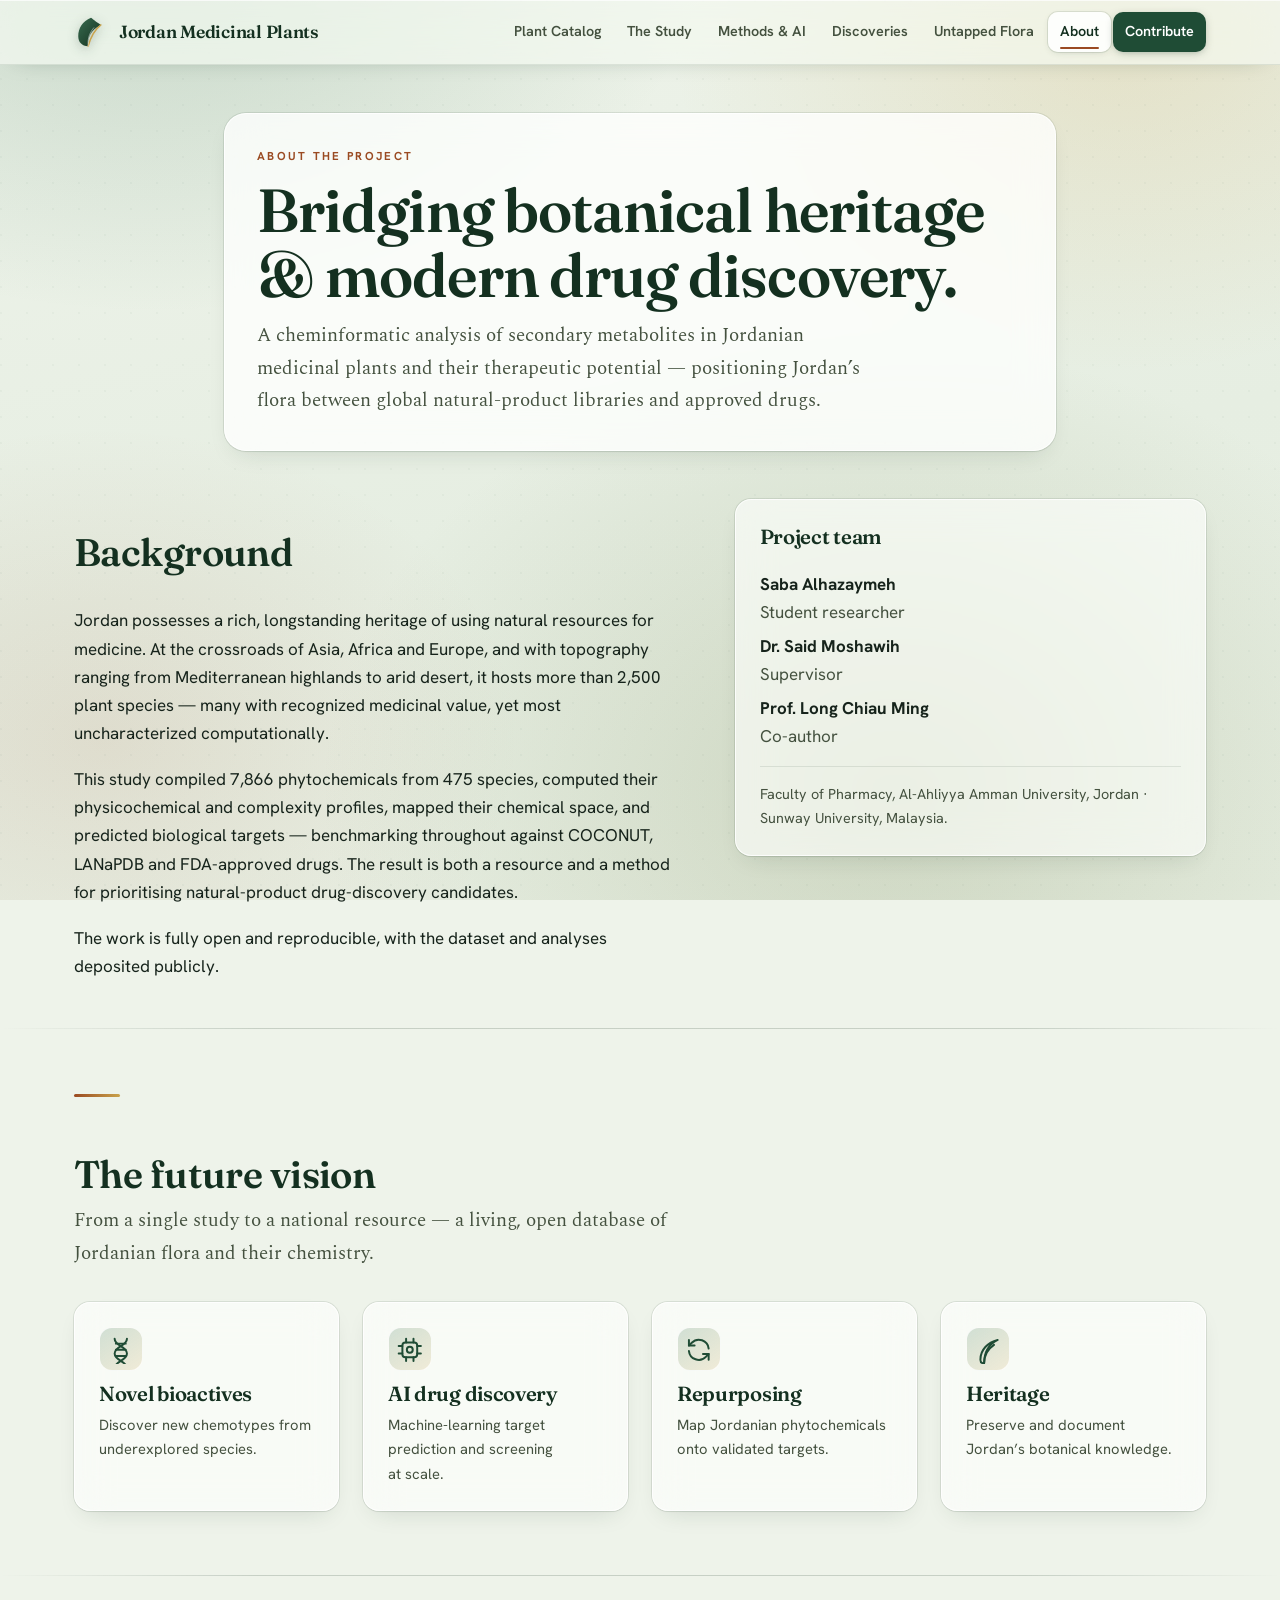
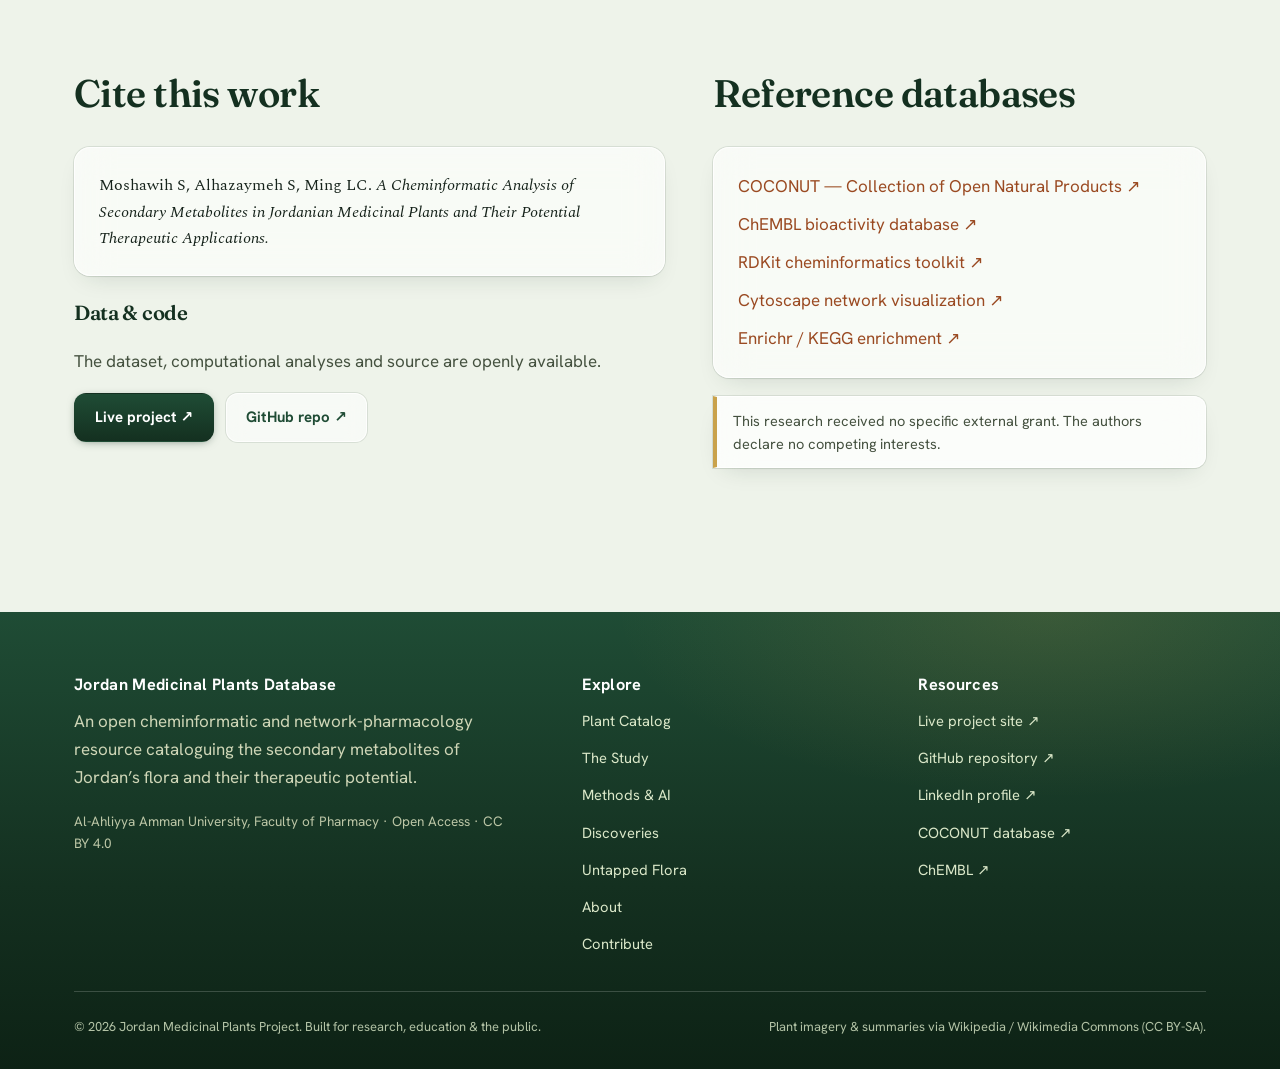
==== commit 06851bf4: "Redesign site with botanical glassmorphism design system Rewrite the shared stylesheet as a glassmor" ====
--- a/about.html
+++ b/about.html
@@ -16,22 +16,24 @@
 <link rel="preconnect" href="https://fonts.googleapis.com">
 <link rel="preconnect" href="https://fonts.gstatic.com" crossorigin>
 <link href="https://fonts.googleapis.com/css2?family=Fraunces:ital,opsz,wght@0,9..144,400..700;1,9..144,400..600&family=Spectral:ital,wght@0,400;0,500;1,400&family=Hanken+Grotesk:wght@400;500;600;700;800&family=Spline+Sans+Mono:wght@400;500&display=swap" rel="stylesheet">
-<link rel="stylesheet" href="assets/css/style.css?v=2">
+<link rel="stylesheet" href="assets/css/style.css?v=3">
 </head>
 <body>
 <div id="site-nav"></div>
 <main id="main">
 
-<section class="section-tight" style="padding-top:54px">
+<section class="section-tight" style="padding-top:var(--sp-7)">
   <div class="wrap narrow">
-    <p class="eyebrow reveal">About the project</p>
-    <h1 class="reveal">Bridging botanical heritage &amp; modern drug discovery.</h1>
-    <p class="lead reveal">A cheminformatic analysis of secondary metabolites in Jordanian medicinal plants and their therapeutic potential &mdash; positioning Jordan&rsquo;s flora between global natural-product libraries and approved drugs.</p>
+    <div class="page-head reveal">
+      <p class="eyebrow">About the project</p>
+      <h1>Bridging botanical heritage &amp; modern drug discovery.</h1>
+      <p class="lead">A cheminformatic analysis of secondary metabolites in Jordanian medicinal plants and their therapeutic potential &mdash; positioning Jordan&rsquo;s flora between global natural-product libraries and approved drugs.</p>
+    </div>
   </div>
 </section>
 
 <section class="section-tight" style="padding-top:0">
-  <div class="wrap split" style="display:grid;grid-template-columns:1.3fr 1fr;gap:46px;align-items:start">
+  <div class="wrap split" style="display:grid;grid-template-columns:1.3fr 1fr;gap:var(--sp-7);align-items:start">
     <div class="reveal">
       <h2>Background</h2>
       <p>Jordan possesses a rich, longstanding heritage of using natural resources for medicine. At the crossroads of Asia, Africa and Europe, and with topography ranging from Mediterranean highlands to arid desert, it hosts more than 2,500 plant species &mdash; many with recognized medicinal value, yet most uncharacterized computationally.</p>
@@ -44,7 +46,7 @@
         <p style="margin-bottom:6px"><strong>Saba Alhazaymeh</strong><br><span class="muted">Student researcher</span></p>
         <p style="margin-bottom:6px"><strong>Dr. Said Moshawih</strong><br><span class="muted">Supervisor</span></p>
         <p style="margin-bottom:0"><strong>Prof. Long Chiau Ming</strong><br><span class="muted">Co-author</span></p>
-        <hr style="border:0;border-top:1px solid var(--line);margin:16px 0">
+        <hr style="border:0;border-top:1px solid var(--line);margin:var(--sp-4) 0">
         <p class="muted mb0" style="font-size:.9rem">Faculty of Pharmacy, Al-Ahliyya Amman University, Jordan &middot; Sunway University, Malaysia.</p>
       </div>
     </div>
@@ -57,13 +59,13 @@
 <section>
   <div class="wrap">
     <span class="kicker-rule"></span>
-    <h2 style="margin-bottom:8px">The future vision</h2>
-    <p class="lead narrow" style="margin-bottom:32px">From a single study to a national resource &mdash; a living, open database of Jordanian flora and their chemistry.</p>
+    <h2 style="margin-bottom:var(--sp-2)">The future vision</h2>
+    <p class="lead narrow" style="margin-bottom:var(--sp-6)">From a single study to a national resource &mdash; a living, open database of Jordanian flora and their chemistry.</p>
     <div class="grid g4">
-      <div class="card reveal"><div class="ic" style="margin-bottom:8px"><svg class="icon icon-lg" viewBox="0 0 24 24" aria-hidden="true"><path d="M7 3c0 6 10 6 10 12s-10 6-10 12M17 3c0 6-10 6-10 12s10 6 10 12"/><path d="M8 7h8M8 12h8M8 17h8"/></svg></div><h3 style="margin:10px 0 6px">Novel bioactives</h3><p class="muted mb0" style="font-size:.92rem">Discover new chemotypes from underexplored species.</p></div>
-      <div class="card reveal"><div class="ic" style="margin-bottom:8px"><svg class="icon icon-lg" viewBox="0 0 24 24" aria-hidden="true"><rect x="6" y="6" width="12" height="12" rx="2.4"/><circle cx="12" cy="12" r="2.4"/><path d="M9 3v3M15 3v3M9 18v3M15 18v3M3 9h3M3 15h3M18 9h3M18 15h3"/></svg></div><h3 style="margin:10px 0 6px">AI drug discovery</h3><p class="muted mb0" style="font-size:.92rem">Machine-learning target prediction and screening at scale.</p></div>
-      <div class="card reveal"><div class="ic" style="margin-bottom:8px"><svg class="icon icon-lg" viewBox="0 0 24 24" aria-hidden="true"><path d="M20 11A8 8 0 0 0 6.3 6.3L4 8.6"/><path d="M4 4v4.6h4.6"/><path d="M4 13a8 8 0 0 0 13.7 4.7L20 15.4"/><path d="M20 20v-4.6h-4.6"/></svg></div><h3 style="margin:10px 0 6px">Repurposing</h3><p class="muted mb0" style="font-size:.92rem">Map Jordanian phytochemicals onto validated targets.</p></div>
-      <div class="card reveal"><div class="ic" style="margin-bottom:8px"><svg class="icon icon-lg" viewBox="0 0 24 24" aria-hidden="true"><path d="M20 4C12 6 6 12 6 20c0 2 1 3 3 3 0-9 3-15 11-19Z"/><path d="M9 23c0-6 2-11 8-15"/></svg></div><h3 style="margin:10px 0 6px">Heritage</h3><p class="muted mb0" style="font-size:.92rem">Preserve and document Jordan&rsquo;s botanical knowledge.</p></div>
+      <div class="card reveal"><div class="ic" style="margin-bottom:var(--sp-2)"><svg class="icon icon-lg" viewBox="0 0 24 24" aria-hidden="true"><path d="M7 3c0 6 10 6 10 12s-10 6-10 12M17 3c0 6-10 6-10 12s10 6 10 12"/><path d="M8 7h8M8 12h8M8 17h8"/></svg></div><h3 style="margin:10px 0 6px">Novel bioactives</h3><p class="muted mb0" style="font-size:.92rem">Discover new chemotypes from underexplored species.</p></div>
+      <div class="card reveal"><div class="ic" style="margin-bottom:var(--sp-2)"><svg class="icon icon-lg" viewBox="0 0 24 24" aria-hidden="true"><rect x="6" y="6" width="12" height="12" rx="2.4"/><circle cx="12" cy="12" r="2.4"/><path d="M9 3v3M15 3v3M9 18v3M15 18v3M3 9h3M3 15h3M18 9h3M18 15h3"/></svg></div><h3 style="margin:10px 0 6px">AI drug discovery</h3><p class="muted mb0" style="font-size:.92rem">Machine-learning target prediction and screening at scale.</p></div>
+      <div class="card reveal"><div class="ic" style="margin-bottom:var(--sp-2)"><svg class="icon icon-lg" viewBox="0 0 24 24" aria-hidden="true"><path d="M20 11A8 8 0 0 0 6.3 6.3L4 8.6"/><path d="M4 4v4.6h4.6"/><path d="M4 13a8 8 0 0 0 13.7 4.7L20 15.4"/><path d="M20 20v-4.6h-4.6"/></svg></div><h3 style="margin:10px 0 6px">Repurposing</h3><p class="muted mb0" style="font-size:.92rem">Map Jordanian phytochemicals onto validated targets.</p></div>
+      <div class="card reveal"><div class="ic" style="margin-bottom:var(--sp-2)"><svg class="icon icon-lg" viewBox="0 0 24 24" aria-hidden="true"><path d="M20 4C12 6 6 12 6 20c0 2 1 3 3 3 0-9 3-15 11-19Z"/><path d="M9 23c0-6 2-11 8-15"/></svg></div><h3 style="margin:10px 0 6px">Heritage</h3><p class="muted mb0" style="font-size:.92rem">Preserve and document Jordan&rsquo;s botanical knowledge.</p></div>
     </div>
   </div>
 </section>
@@ -72,15 +74,15 @@
 
 <!-- CITATION + DATA -->
 <section>
-  <div class="wrap split" style="display:grid;grid-template-columns:1.2fr 1fr;gap:46px;align-items:start">
+  <div class="wrap split" style="display:grid;grid-template-columns:1.2fr 1fr;gap:var(--sp-7);align-items:start">
     <div class="reveal">
       <h2>Cite this work</h2>
       <div class="card">
         <p class="serif mb0" style="font-size:1rem">Moshawih S, Alhazaymeh S, Ming LC. <em>A Cheminformatic Analysis of Secondary Metabolites in Jordanian Medicinal Plants and Their Potential Therapeutic Applications.</em></p>
       </div>
-      <h3 style="margin-top:26px">Data &amp; code</h3>
+      <h3 style="margin-top:var(--sp-5)">Data &amp; code</h3>
       <p class="muted">The dataset, computational analyses and source are openly available.</p>
-      <div style="display:flex;gap:12px;flex-wrap:wrap">
+      <div style="display:flex;gap:var(--sp-3);flex-wrap:wrap">
         <a class="btn btn-primary" href="https://saeedmomo.github.io/jor_med_plant/" target="_blank" rel="noopener">Live project &#8599;</a>
         <a class="btn btn-ghost" href="https://github.com/Saeedmomo/jor_med_plant" target="_blank" rel="noopener">GitHub repo &#8599;</a>
       </div>
@@ -105,6 +107,6 @@
 <div id="site-footer"></div>
 
 <script src="assets/js/data.js"></script>
-<script src="assets/js/components.js?v=2"></script>
+<script src="assets/js/components.js?v=3"></script>
 </body>
 </html>
--- a/assets/css/style.css
+++ b/assets/css/style.css
@@ -1,445 +1,789 @@
 /* =========================================================================
    Jordan Medicinal Plants — shared stylesheet
-   Aesthetic: editorial botanical herbarium × scientific data portal
-   Palette: parchment / deep botanical green / Petra clay / gold
+   Aesthetic: botanical glassmorphism × scientific data portal
+   Surfaces are translucent frosted panels floating over a soft green
+   botanical gradient field. Light-mode first, high text contrast,
+   restrained motion (this is a research resource, not a product page).
    ========================================================================= */
 
+/* -------------------------------------------------------------------------
+   1. TOKENS
+   ------------------------------------------------------------------------- */
 :root{
-  --parchment:#f7f1e3;
-  --parchment-2:#fbf7ec;
-  --paper:#fffdf7;
-  --ink:#272219;
-  --ink-soft:#56503f;
-  --green:#22432f;
-  --green-2:#2f6b4f;
-  --green-3:#4f7a5c;
+  /* --- botanical field (page backdrop) --- */
+  --field:#eef3ea;
+  --field-2:#e6eee2;
+  --parchment:#f4f7f0;          /* legacy alias, now a pale botanical tint */
+  --parchment-2:#f8faf6;
+  --paper:#ffffff;
+
+  /* --- ink --- */
+  --ink:#16231b;
+  --ink-soft:#44513f;
+  --ink-mute:#63705f;
+
+  /* --- botanical greens --- */
+  --green:#143020;
+  --green-2:#1f4c35;
+  --green-3:#376b4e;
+  --green-4:#5d8f70;
   --sage:#7c8b5a;
-  /* darkened from #b5562e to clear 4.5:1 text contrast on --parchment (was 4.3:1) */
-  --clay:#a04f27;
-  --clay-soft:#c0703f;
+
+  /* --- accents (all verified >=4.5:1 as text on glass) --- */
+  --clay:#9a4a22;
+  /* gradient top for .btn-clay: darkened from #b8663a so white label
+     clears 4.5:1 across the whole button face (now 4.63:1) */
+  --clay-soft:#ae6037;
   --gold:#c9a24b;
-  --gold-ink:#8a6c20;
-  --line:#e3d9c2;
-  --line-2:#d6c9aa;
-  --shadow:0 1px 2px rgba(39,34,25,.05),0 8px 30px rgba(39,34,25,.07);
-  --shadow-lg:0 2px 6px rgba(39,34,25,.06),0 18px 50px rgba(39,34,25,.13);
-  --radius:14px;
+  --gold-ink:#7d6318;
+  --navy:#1e3a5f;
+
+  /* --- data taxonomy: taxon vs. compound vs. biological target --- */
+  --taxon:var(--green-2);
+  --compound:var(--gold);
+  --compound-ink:var(--gold-ink);
+  --target:#463a73;
+  --target-ink:#463a73;
+
+  /* --- glass surface system --- */
+  --glass:rgba(255,255,255,.62);
+  --glass-2:rgba(255,255,255,.78);      /* denser: long-form text, tables */
+  --glass-3:rgba(255,255,255,.90);      /* densest: modals, dropdowns */
+  --glass-tint:rgba(232,241,230,.55);   /* green-tinted glass */
+  --glass-brd:rgba(255,255,255,.80);
+  --glass-brd-2:rgba(255,255,255,.95);
+  --glass-ring:rgba(20,48,32,.10);      /* outer hairline, defines the edge */
+  --glass-ring-2:rgba(20,48,32,.18);
+  --blur:18px;
+  --blur-sm:10px;
+
+  /* legacy line tokens, remapped onto the glass edge */
+  --line:var(--glass-ring);
+  --line-2:var(--glass-ring-2);
+
+  /* --- elevation: soft, diffuse, green-cast --- */
+  --shadow-xs:0 1px 2px rgba(20,48,32,.05);
+  --shadow:0 1px 2px rgba(20,48,32,.04),0 10px 26px -12px rgba(20,48,32,.18);
+  --shadow-lg:0 2px 4px rgba(20,48,32,.05),0 22px 48px -18px rgba(20,48,32,.28);
+
+  /* --- geometry --- */
+  --radius:16px;
+  --radius-sm:11px;
+  --radius-lg:22px;
   --maxw:1180px;
+
+  /* --- spacing scale (4pt rhythm) --- */
+  --sp-1:4px;  --sp-2:8px;  --sp-3:12px; --sp-4:16px;
+  --sp-5:24px; --sp-6:32px; --sp-7:48px; --sp-8:64px; --sp-9:96px;
+
+  /* --- type --- */
   --display:"Fraunces",Georgia,serif;
   --serif:"Spectral",Georgia,serif;
   --sans:"Hanken Grotesk",system-ui,sans-serif;
   --mono:"Spline Sans Mono",ui-monospace,monospace;
-
-  /* ---- data taxonomy: plant/taxon vs. compound vs. biological target ---- */
-  --taxon:var(--green);
-  --compound:var(--gold);
-  --compound-ink:var(--gold-ink);
-  --target:#4a3f7a;
-  --target-ink:#4a3f7a;
-  --navy:#1e3a5f;
+  --arabic:"Noto Naskh Arabic",var(--serif);
+
+  /* --- motion (restrained) --- */
+  --ease:cubic-bezier(.22,.61,.36,1);
+  --t-fast:.16s;
+  --t:.24s;
+
+  --z-nav:50; --z-modal:100; --z-skip:200;
 }
 
 *{box-sizing:border-box}
-html{scroll-behavior:smooth}
+html{scroll-behavior:smooth;scroll-padding-top:86px}
+
+/* -------------------------------------------------------------------------
+   2. PAGE FIELD — the soft botanical gradient every glass panel sits on
+   ------------------------------------------------------------------------- */
 body{
   margin:0;
   font-family:var(--sans);
+  font-size:17px;
+  line-height:1.65;
   color:var(--ink);
-  background:var(--parchment);
+  background-color:var(--field);
+  -webkit-font-smoothing:antialiased;
+  text-rendering:optimizeLegibility;
+}
+/* fixed, non-scrolling gradient field — keeps blur cheap and stable */
+body::before{
+  content:"";position:fixed;inset:0;z-index:-2;pointer-events:none;
+  background:
+    radial-gradient(900px 620px at 12% -8%,  rgba(95,143,112,.30), transparent 62%),
+    radial-gradient(760px 560px at 88% 4%,   rgba(201,162,75,.20),  transparent 60%),
+    radial-gradient(900px 700px at 70% 88%,  rgba(124,139,90,.26),  transparent 64%),
+    radial-gradient(700px 520px at 8% 82%,   rgba(154,74,34,.11),   transparent 60%),
+    linear-gradient(170deg,var(--field) 0%,var(--field-2) 55%,#e9f0e4 100%);
+}
+/* faint botanical grain so large flat areas aren't dead */
+body::after{
+  content:"";position:fixed;inset:0;z-index:-1;pointer-events:none;opacity:.5;
   background-image:
-    radial-gradient(1200px 600px at 80% -10%, rgba(124,139,90,.10), transparent 60%),
-    radial-gradient(900px 500px at -10% 10%, rgba(181,86,46,.07), transparent 55%);
-  background-attachment:fixed;
-  line-height:1.65;
-  -webkit-font-smoothing:antialiased;
-  font-size:17px;
-}
-.wrap{max-width:var(--maxw);margin:0 auto;padding:0 24px}
+    radial-gradient(circle at 1px 1px,rgba(20,48,32,.055) 1px,transparent 0);
+  background-size:26px 26px;
+}
+
+.wrap{max-width:var(--maxw);margin:0 auto;padding:0 var(--sp-5)}
 .narrow{max-width:880px}
-
-/* ---- typography ---- */
-h1,h2,h3,h4{font-family:var(--display);font-weight:600;line-height:1.12;letter-spacing:-.01em;color:var(--green)}
-h1{font-size:clamp(2.3rem,5.5vw,4.1rem);font-weight:600}
-h2{font-size:clamp(1.7rem,3.4vw,2.5rem)}
-h3{font-size:1.3rem}
-p{margin:0 0 1.1em}
-a{color:var(--clay);text-decoration:none}
+@media(max-width:600px){.wrap{padding:0 var(--sp-4)}}
+
+/* -------------------------------------------------------------------------
+   3. GLASS PRIMITIVE
+   ------------------------------------------------------------------------- */
+.glass,
+.card,.stat,.figframe,.step,.approach .a,.plant,.compound,
+.search,.select,.viewtog,.table-scroll,.note,.page-head,.toc{
+  background:var(--glass);
+  -webkit-backdrop-filter:blur(var(--blur)) saturate(1.35);
+  backdrop-filter:blur(var(--blur)) saturate(1.35);
+  border:1px solid var(--glass-brd);
+  box-shadow:0 0 0 1px var(--glass-ring),var(--shadow);
+  border-radius:var(--radius);
+}
+/* denser glass wherever sustained reading or dense data happens */
+.figframe,.table-scroll,.note,.compound,.page-head{background:var(--glass-2)}
+
+/* browsers without backdrop-filter get opaque panels instead of murk */
+@supports not ((backdrop-filter:blur(1px)) or (-webkit-backdrop-filter:blur(1px))){
+  .glass,.card,.stat,.figframe,.step,.approach .a,.plant,.compound,
+  .search,.select,.viewtog,.table-scroll,.note,.page-head,.toc,
+  .nav,.modal-card,.nav-links{background:#fbfdfa}
+}
+
+/* -------------------------------------------------------------------------
+   4. TYPOGRAPHY
+   ------------------------------------------------------------------------- */
+h1,h2,h3,h4{font-family:var(--display);font-weight:600;line-height:1.14;
+  letter-spacing:-.015em;color:var(--green);text-wrap:balance}
+h1{font-size:clamp(2.2rem,5vw,3.8rem);line-height:1.06}
+h2{font-size:clamp(1.65rem,3.2vw,2.4rem)}
+h3{font-size:1.28rem;line-height:1.25}
+h4{font-size:1.05rem}
+p{margin:0 0 1.1em;text-wrap:pretty}
+a{color:var(--clay);text-decoration:none;text-underline-offset:3px}
 a:hover{text-decoration:underline}
-.lead{font-family:var(--serif);font-size:1.22rem;color:var(--ink-soft);line-height:1.7}
-.eyebrow{font-family:var(--sans);text-transform:uppercase;letter-spacing:.22em;
+
+.lead{font-family:var(--serif);font-size:1.2rem;color:var(--ink-soft);line-height:1.7;
+  max-width:62ch}
+.eyebrow{font-family:var(--sans);text-transform:uppercase;letter-spacing:.2em;
   font-size:.72rem;font-weight:700;color:var(--clay);margin:0 0 .9rem}
 .serif{font-family:var(--serif)}
-.italic{font-style:italic}
-em.sci,.sci{font-style:italic}
-
-/* ---- header / nav ---- */
-.nav{position:sticky;top:0;z-index:50;background:rgba(247,241,227,.86);
-  backdrop-filter:blur(10px);border-bottom:1px solid var(--line)}
-.nav-inner{display:flex;align-items:center;justify-content:space-between;
-  max-width:var(--maxw);margin:0 auto;padding:14px 24px;gap:18px}
+.italic,em.sci,.sci{font-style:italic}
+.muted{color:var(--ink-soft)}
+.mb0{margin-bottom:0}.mt0{margin-top:0}
+.center{text-align:center}
+.kicker-rule{display:inline-block;width:46px;height:3px;border-radius:2px;
+  margin-bottom:var(--sp-4);
+  background:linear-gradient(90deg,var(--clay),var(--gold))}
+
+/* Arabic — always RTL, always the naskh face */
+.ar{font-family:var(--arabic);font-size:1.18rem;font-weight:600;color:var(--clay);
+  line-height:1.6;direction:rtl}
+.ar.big{font-size:1.85rem;margin-bottom:2px;line-height:1.5}
+.ar-cell{font-family:var(--arabic);font-size:1.05rem;color:var(--clay);
+  direction:rtl;text-align:right}
+
+/* -------------------------------------------------------------------------
+   5. NAVIGATION — frosted, sticky, with an active-page indicator
+   ------------------------------------------------------------------------- */
+.nav{position:sticky;top:0;z-index:var(--z-nav);
+  background:rgba(244,248,241,.72);
+  -webkit-backdrop-filter:blur(20px) saturate(1.6);
+  backdrop-filter:blur(20px) saturate(1.6);
+  border-bottom:1px solid var(--glass-ring);
+  box-shadow:0 1px 0 rgba(255,255,255,.7) inset,0 6px 24px -18px rgba(20,48,32,.5)}
+.nav-inner{display:flex;align-items:center;justify-content:space-between;gap:var(--sp-4);
+  max-width:var(--maxw);margin:0 auto;padding:12px var(--sp-5)}
 .brand{display:flex;align-items:center;gap:11px;font-family:var(--display);
-  font-weight:600;font-size:1.12rem;color:var(--green);text-decoration:none;letter-spacing:-.01em}
+  font-weight:600;font-size:1.1rem;color:var(--green);letter-spacing:-.015em;
+  text-decoration:none;flex:0 0 auto}
 .brand:hover{text-decoration:none}
-.brand .mark{width:34px;height:34px;flex:0 0 34px}
-.nav-links{display:flex;gap:4px;align-items:center;flex-wrap:wrap}
-.nav-links a{font-family:var(--sans);font-size:.93rem;font-weight:600;color:var(--ink-soft);
-  padding:7px 12px;border-radius:9px;text-decoration:none;transition:.18s}
-.nav-links a:hover{background:rgba(124,139,90,.16);color:var(--green);text-decoration:none}
-.nav-links a.active,.nav-links a[aria-current="page"]{color:var(--green);background:rgba(124,139,90,.2)}
-.nav-links a.cta{background:var(--green);color:#fff}
-.nav-links a.cta:hover{background:var(--green-2)}
-.nav-toggle{display:none;background:none;border:1px solid var(--line-2);border-radius:9px;
-  padding:7px 10px;cursor:pointer;font-size:1.1rem;color:var(--green)}
-@media(max-width:860px){
-  .nav-toggle{display:block}
-  .nav-links{display:none;position:absolute;top:62px;right:24px;left:24px;flex-direction:column;
-    background:var(--paper);border:1px solid var(--line);border-radius:var(--radius);
-    padding:10px;box-shadow:var(--shadow-lg);align-items:stretch}
+.brand .mark{width:34px;height:34px;flex:0 0 34px;
+  filter:drop-shadow(0 3px 6px rgba(20,48,32,.22))}
+
+.nav-links{display:flex;gap:2px;align-items:center;flex-wrap:wrap}
+.nav-links a{position:relative;font-family:var(--sans);font-size:.9rem;font-weight:600;
+  color:var(--ink-soft);padding:8px 12px;border-radius:10px;text-decoration:none;
+  transition:background var(--t-fast) var(--ease),color var(--t-fast) var(--ease);
+  white-space:nowrap}
+.nav-links a:hover{background:rgba(255,255,255,.7);color:var(--green);text-decoration:none}
+.nav-links a.active,.nav-links a[aria-current="page"]{
+  color:var(--green);background:rgba(255,255,255,.85);
+  box-shadow:0 0 0 1px var(--glass-ring),0 2px 8px -4px rgba(20,48,32,.3)}
+/* underline indicator for the current page — not colour alone */
+.nav-links a.active::after,.nav-links a[aria-current="page"]::after{
+  content:"";position:absolute;left:12px;right:12px;bottom:3px;height:2px;
+  border-radius:2px;background:var(--clay)}
+.nav-links a.cta{background:var(--green-2);color:#fff;
+  box-shadow:0 2px 10px -3px rgba(20,48,32,.5)}
+.nav-links a.cta:hover{background:var(--green-3);color:#fff}
+.nav-links a.cta.active::after,.nav-links a.cta[aria-current="page"]::after{background:var(--gold)}
+
+.nav-toggle{display:none;align-items:center;justify-content:center;
+  background:rgba(255,255,255,.7);border:1px solid var(--glass-ring-2);
+  border-radius:10px;flex:0 0 44px;width:44px;height:44px;cursor:pointer;
+  font-size:1.15rem;color:var(--green);line-height:1;transition:background var(--t-fast)}
+.nav-toggle:hover{background:#fff}
+
+@media(max-width:940px){
+  .nav-toggle{display:flex}
+  .nav-links{display:none;position:absolute;top:calc(100% + 8px);right:var(--sp-5);left:var(--sp-5);
+    flex-direction:column;align-items:stretch;gap:2px;padding:var(--sp-2);
+    background:rgba(252,254,251,.92);
+    -webkit-backdrop-filter:blur(22px) saturate(1.5);
+    backdrop-filter:blur(22px) saturate(1.5);
+    border:1px solid var(--glass-brd);border-radius:var(--radius);
+    box-shadow:0 0 0 1px var(--glass-ring),var(--shadow-lg)}
   .nav-links.open{display:flex}
-  .nav-links a{padding:11px 14px}
-}
-
-/* ---- buttons ---- */
-.btn{display:inline-flex;align-items:center;gap:.5em;font-family:var(--sans);font-weight:700;
-  font-size:.95rem;padding:.72em 1.3em;border-radius:11px;border:1px solid transparent;
-  cursor:pointer;transition:.2s;text-decoration:none}
+  .nav-links a{padding:12px 14px;min-height:44px;display:flex;align-items:center}
+  .nav-links a.active::after,.nav-links a[aria-current="page"]::after{
+    left:auto;right:14px;bottom:auto;top:50%;width:6px;height:6px;
+    border-radius:50%;transform:translateY(-50%)}
+  .nav-links a.cta{justify-content:center;margin-top:var(--sp-1)}
+}
+@media(max-width:600px){
+  .nav-links{right:var(--sp-4);left:var(--sp-4)}
+  .nav-inner{padding:10px var(--sp-4)}
+  .brand span{font-size:.98rem}
+}
+
+/* -------------------------------------------------------------------------
+   6. BUTTONS
+   ------------------------------------------------------------------------- */
+.btn{display:inline-flex;align-items:center;justify-content:center;gap:.5em;
+  font-family:var(--sans);font-weight:700;font-size:.94rem;
+  padding:.72em 1.3em;min-height:44px;border-radius:12px;
+  border:1px solid transparent;cursor:pointer;text-decoration:none;
+  transition:transform var(--t) var(--ease),background var(--t) var(--ease),
+             box-shadow var(--t) var(--ease)}
 .btn:hover{text-decoration:none;transform:translateY(-2px)}
-.btn-primary{background:var(--green);color:#fff}
-.btn-primary:hover{background:var(--green-2);box-shadow:var(--shadow)}
-.btn-clay{background:var(--clay);color:#fff}
-.btn-clay:hover{background:var(--clay-soft);box-shadow:var(--shadow)}
-.btn-ghost{background:transparent;color:var(--green);border-color:var(--line-2)}
-.btn-ghost:hover{background:rgba(124,139,90,.12)}
-
-/* ---- sections ---- */
-section{padding:72px 0}
-.section-tight{padding:48px 0}
-.divider{height:1px;background:linear-gradient(90deg,transparent,var(--line-2),transparent);border:0;margin:0}
-
-/* ---- cards / surfaces ---- */
-.card{background:var(--paper);border:1px solid var(--line);border-radius:var(--radius);
-  padding:26px;box-shadow:var(--shadow);transition:.22s}
-.card:hover{box-shadow:var(--shadow-lg);transform:translateY(-3px);border-color:var(--line-2)}
-.grid{display:grid;gap:22px}
+.btn:active{transform:translateY(0)}
+.btn-primary{background:linear-gradient(180deg,var(--green-2),var(--green));color:#fff;
+  box-shadow:0 2px 10px -3px rgba(20,48,32,.55)}
+.btn-primary:hover{background:linear-gradient(180deg,var(--green-3),var(--green-2));
+  box-shadow:0 10px 24px -10px rgba(20,48,32,.65);color:#fff}
+.btn-clay{background:linear-gradient(180deg,var(--clay-soft),var(--clay));color:#fff;
+  box-shadow:0 2px 10px -3px rgba(154,74,34,.55)}
+.btn-clay:hover{box-shadow:0 10px 24px -10px rgba(154,74,34,.7);color:#fff}
+.btn-ghost{background:rgba(255,255,255,.55);color:var(--green-2);
+  -webkit-backdrop-filter:blur(var(--blur-sm));backdrop-filter:blur(var(--blur-sm));
+  border-color:var(--glass-brd);box-shadow:0 0 0 1px var(--glass-ring)}
+.btn-ghost:hover{background:rgba(255,255,255,.88);color:var(--green)}
+
+/* -------------------------------------------------------------------------
+   7. SECTIONS & RHYTHM
+   ------------------------------------------------------------------------- */
+section{padding:var(--sp-8) 0}
+.section-tight{padding:var(--sp-7) 0}
+@media(max-width:700px){
+  section{padding:var(--sp-7) 0}
+  .section-tight{padding:var(--sp-6) 0}
+}
+.divider{height:1px;border:0;margin:0;
+  background:linear-gradient(90deg,transparent,var(--glass-ring-2) 20%,
+             var(--glass-ring-2) 80%,transparent)}
+
+/* interior-page header block (consistent across all non-home pages) */
+.page-head{padding:var(--sp-6) var(--sp-6);border-radius:var(--radius-lg)}
+.page-head>:last-child{margin-bottom:0}
+.page-head h1{margin:0 0 var(--sp-3)}
+@media(max-width:600px){.page-head{padding:var(--sp-5) var(--sp-4)}}
+
+.grid{display:grid;gap:var(--sp-5)}
 .grid>*{min-width:0}
 .g2{grid-template-columns:repeat(2,1fr)}
 .g3{grid-template-columns:repeat(3,1fr)}
 .g4{grid-template-columns:repeat(4,1fr)}
-@media(max-width:900px){.g3,.g4{grid-template-columns:repeat(2,1fr)}}
-@media(max-width:620px){.g2,.g3,.g4{grid-template-columns:1fr}}
-
-/* ---- stat figures ---- */
-.statline{display:flex;flex-wrap:wrap;gap:14px}
-.stat{flex:1 1 150px;background:var(--paper);border:1px solid var(--line);border-radius:var(--radius);
-  padding:20px 22px;position:relative;overflow:hidden}
-.stat::before{content:"";position:absolute;left:0;top:0;bottom:0;width:4px;background:var(--sage)}
-.stat .num{font-family:var(--display);font-size:2.2rem;font-weight:600;color:var(--green);line-height:1}
-.stat .lbl{font-size:.84rem;color:var(--ink-soft);margin-top:6px;text-transform:uppercase;letter-spacing:.06em}
-
-/* ---- pills / tags ---- */
+@media(max-width:1000px){.g4{grid-template-columns:repeat(2,1fr)}}
+@media(max-width:900px){.g3{grid-template-columns:repeat(2,1fr)}}
+@media(max-width:700px){.g2{grid-template-columns:1fr}}
+@media(max-width:620px){.g3,.g4{grid-template-columns:1fr}}
+
+/* inline two-column grids set via style= must still collapse */
+.split>*{min-width:0}
+@media(max-width:820px){
+  .split{grid-template-columns:1fr!important;gap:var(--sp-6)!important}
+}
+
+/* -------------------------------------------------------------------------
+   8. CARDS & SURFACES
+   ------------------------------------------------------------------------- */
+.card{padding:var(--sp-5) var(--sp-5);
+  transition:transform var(--t) var(--ease),box-shadow var(--t) var(--ease),
+             background var(--t) var(--ease)}
+.card:hover{transform:translateY(-3px);background:var(--glass-2);
+  box-shadow:0 0 0 1px var(--glass-ring-2),var(--shadow-lg)}
+a.card:hover{text-decoration:none}
+
+/* --- stat figures --- */
+.statline{display:flex;flex-wrap:wrap;gap:var(--sp-3)}
+.stat{flex:1 1 160px;padding:var(--sp-4) var(--sp-5);position:relative;overflow:hidden}
+.stat::before{content:"";position:absolute;left:0;top:0;bottom:0;width:4px;
+  background:linear-gradient(180deg,var(--green-4),var(--sage))}
+.stat .num{font-family:var(--display);font-size:2.15rem;font-weight:600;
+  color:var(--green);line-height:1;font-variant-numeric:tabular-nums}
+.stat .lbl{font-size:.8rem;color:var(--ink-soft);margin-top:6px;
+  text-transform:uppercase;letter-spacing:.07em;line-height:1.35}
+
+/* --- pills --- */
 .pill{display:inline-block;font-family:var(--sans);font-size:.74rem;font-weight:700;
-  letter-spacing:.04em;padding:4px 11px;border-radius:999px;background:rgba(124,139,90,.18);
-  color:var(--green);border:1px solid rgba(124,139,90,.3)}
-.pill.clay{background:rgba(160,79,39,.13);color:var(--clay);border-color:rgba(160,79,39,.3)}
-.pill.gold{background:rgba(201,162,75,.16);color:var(--gold-ink);border-color:rgba(201,162,75,.4)}
-.pill.target{background:rgba(74,63,122,.13);color:var(--target);border-color:rgba(74,63,122,.32)}
-
-/* ---- hero (home) ---- */
-.hero{position:relative;overflow:hidden;padding:96px 0 70px;
-  border-bottom:1px solid var(--line)}
-
-/* catalog hero with Jordan-map artwork */
-.hero-catalog{padding:70px 0 60px}
-.hero-grid{display:grid;grid-template-columns:1.05fr .95fr;gap:40px;align-items:center;
-  position:relative;z-index:2}
+  letter-spacing:.04em;padding:4px 11px;border-radius:999px;
+  background:rgba(95,143,112,.16);color:var(--green-2);
+  border:1px solid rgba(95,143,112,.34)}
+.pill.clay{background:rgba(154,74,34,.12);color:var(--clay);border-color:rgba(154,74,34,.32)}
+.pill.gold{background:rgba(201,162,75,.18);color:var(--gold-ink);border-color:rgba(201,162,75,.45)}
+.pill.target{background:rgba(70,58,115,.12);color:var(--target);border-color:rgba(70,58,115,.32)}
+.pill.sm{font-size:.68rem;padding:3px 9px;font-weight:600}
+
+/* -------------------------------------------------------------------------
+   9. HERO
+   ------------------------------------------------------------------------- */
+.hero{position:relative;overflow:hidden;padding:var(--sp-9) 0 var(--sp-8);
+  border-bottom:1px solid var(--glass-ring)}
+.hero-catalog{padding:var(--sp-8) 0 var(--sp-7)}
+.hero .wrap{position:relative;z-index:2}
+.hero h1{max-width:15ch}
+.hero .lead{max-width:56ch;margin-top:1.1rem}
 .hero-copy h1{max-width:15ch}
-.hero-copy .lead{max-width:52ch;margin-top:1rem}
-.hero-copy .statline{max-width:560px}
-.hero-art{display:flex;justify-content:center;align-items:center}
-.hero-art svg{width:100%;max-width:460px;height:auto;
-  filter:drop-shadow(0 20px 40px rgba(34,67,47,.14))}
-@media(max-width:860px){
-  .hero-grid{grid-template-columns:1fr;gap:10px}
-  .hero-art{order:-1;max-width:360px;margin:0 auto}
-}
-.hero .wrap{position:relative;z-index:2}
-.hero h1{max-width:14ch}
-.hero .lead{max-width:54ch;margin-top:1.2rem}
-.hero-cta{display:flex;gap:14px;margin-top:2rem;flex-wrap:wrap}
-.hero-deco{position:absolute;inset:0;z-index:1;opacity:.5;pointer-events:none}
+.hero-copy .lead{max-width:54ch;margin-top:1rem}
+.hero-copy .statline{max-width:100%;margin-top:var(--sp-5)}
+
+/* bilingual hero lockup: Arabic title sits above the English eyebrow,
+   both flush left in the LTR panel (the Arabic still renders RTL) */
+.hero-ar{font-family:var(--arabic);font-size:1.15rem;font-weight:600;
+  color:var(--green-3);direction:rtl;text-align:left;unicode-bidi:isolate;
+  margin:0 0 .5rem;line-height:1.6}
+.hero-cta{display:flex;gap:var(--sp-3);margin-top:var(--sp-6);flex-wrap:wrap}
+.hero-badges{display:flex;gap:var(--sp-2);flex-wrap:wrap;margin-top:var(--sp-6)}
+.hero h1,.hero .lead,.hero .eyebrow,.hero-cta,.hero-badges{max-width:min(100%,660px)}
+
+.hero-deco{position:absolute;inset:0;z-index:1;opacity:.55;pointer-events:none}
 .hero-art{position:absolute;top:50%;right:2%;transform:translateY(-50%);
   width:min(42vw,520px);z-index:1;pointer-events:none;
-  filter:drop-shadow(0 18px 40px rgba(34,67,47,.16))}
-.hero h1,.hero .lead,.hero .eyebrow,.hero-cta,.hero-badges{max-width:min(100%,640px)}
+  filter:drop-shadow(0 18px 40px rgba(20,48,32,.18))}
+.hero-grid{display:grid;grid-template-columns:1.05fr .95fr;gap:var(--sp-7);
+  align-items:center;position:relative;z-index:2}
 @media(max-width:980px){
-  .hero-art{opacity:.16;right:-6%;width:min(70vw,560px);filter:none}
-}
-.hero-badges{display:flex;gap:10px;flex-wrap:wrap;margin-top:2.4rem}
-
-/* ---- table ---- */
-table.data{width:100%;border-collapse:collapse;font-size:.95rem;background:var(--paper);
-  border:1px solid var(--line);border-radius:var(--radius);overflow:hidden}
-table.data th,table.data td{padding:12px 14px;text-align:left;border-bottom:1px solid var(--line)}
-table.data thead th{background:var(--green);color:#fff;font-family:var(--sans);font-weight:700;
-  font-size:.82rem;letter-spacing:.05em;text-transform:uppercase}
-table.data tbody tr:nth-child(even){background:rgba(124,139,90,.06)}
-table.data td:first-child{font-weight:600;color:var(--green)}
-
-/* ---- plant browser ---- */
-.toolbar{display:flex;gap:12px;flex-wrap:wrap;align-items:center;margin-bottom:26px}
-.search{flex:1 1 280px;display:flex;align-items:center;gap:10px;background:var(--paper);
-  border:1px solid var(--line-2);border-radius:12px;padding:10px 14px}
-.search input{border:0;outline:0;background:transparent;font-family:var(--sans);font-size:1rem;
-  width:100%;color:var(--ink)}
-.select{background:var(--paper);border:1px solid var(--line-2);border-radius:12px;padding:10px 14px;
-  font-family:var(--sans);font-size:.95rem;color:var(--ink);cursor:pointer}
-.count-note{font-size:.9rem;color:var(--ink-soft)}
-
-.plant-grid{display:grid;grid-template-columns:repeat(auto-fill,minmax(220px,1fr));gap:20px}
-.plant{background:var(--paper);border:1px solid var(--line);border-radius:var(--radius);
-  overflow:hidden;box-shadow:var(--shadow);transition:.22s;display:flex;flex-direction:column}
-.plant:hover{transform:translateY(-4px);box-shadow:var(--shadow-lg);border-color:var(--sage)}
-.plant .thumb{aspect-ratio:4/3;background:linear-gradient(135deg,#e9e2cd,#dfe4cf);
-  position:relative;overflow:hidden;display:flex;align-items:center;justify-content:center}
+  .hero{padding:var(--sp-8) 0 var(--sp-7)}
+  .hero-art{opacity:.14;right:-8%;width:min(72vw,560px);filter:none}
+  .hero-grid{grid-template-columns:1fr;gap:var(--sp-4)}
+}
+@media(max-width:600px){
+  .hero,.hero-catalog{padding:var(--sp-7) 0 var(--sp-6)}
+  .hero-cta{gap:var(--sp-2)}
+  .hero-cta .btn{flex:1 1 100%}
+}
+
+/* --- home identity panel: a floating glass sheet carrying the hero copy --- */
+.hero-panel{position:relative;z-index:2;padding:var(--sp-7);border-radius:var(--radius-lg);
+  background:linear-gradient(135deg,rgba(255,255,255,.72),rgba(255,255,255,.52));
+  -webkit-backdrop-filter:blur(24px) saturate(1.5);
+  backdrop-filter:blur(24px) saturate(1.5);
+  border:1px solid var(--glass-brd-2);
+  box-shadow:0 0 0 1px var(--glass-ring),var(--shadow-lg)}
+.hero-panel::after{content:"";position:absolute;inset:0;border-radius:inherit;
+  pointer-events:none;
+  background:linear-gradient(140deg,rgba(255,255,255,.55),transparent 42%)}
+.hero-panel>*{position:relative;z-index:1}
+@media(max-width:600px){.hero-panel{padding:var(--sp-5) var(--sp-4)}}
+
+/* --- provenance strip under the hero (Jordan identity) --- */
+.hero-meta{display:flex;flex-wrap:wrap;gap:var(--sp-2) var(--sp-5);
+  margin-top:var(--sp-5);font-size:.84rem;color:var(--ink-soft)}
+.hero-meta span{display:inline-flex;align-items:center;gap:7px}
+.hero-meta .icon{width:1.05rem;height:1.05rem;color:var(--green-3)}
+
+/* -------------------------------------------------------------------------
+   10. IN-PAGE SECTION NAV (data-heavy pages)
+   ------------------------------------------------------------------------- */
+/* the dock is what actually sticks — a sticky child inside a short wrapper
+   would have no travel room and would unstick immediately */
+.toc-dock{position:sticky;top:70px;z-index:20}
+.toc{display:flex;flex-wrap:wrap;gap:var(--sp-1);
+  padding:var(--sp-2);margin-bottom:var(--sp-6);border-radius:999px;
+  background:rgba(252,254,251,.86);
+  -webkit-backdrop-filter:blur(20px) saturate(1.5);
+  backdrop-filter:blur(20px) saturate(1.5)}
+.toc a{font-size:.85rem;font-weight:600;color:var(--ink-soft);
+  padding:7px 14px;border-radius:999px;text-decoration:none;white-space:nowrap;
+  transition:background var(--t-fast),color var(--t-fast)}
+.toc a:hover{background:rgba(255,255,255,.8);color:var(--green);text-decoration:none}
+.toc a.on{background:var(--green-2);color:#fff}
+/* on narrow screens let the pills wrap onto rows rather than scroll
+   sideways — with only 3-4 items, hiding any of them offscreen is worse */
+@media(max-width:700px){
+  .toc{border-radius:var(--radius);flex-wrap:wrap}
+  .toc a{flex:0 1 auto;white-space:normal}
+}
+
+/* -------------------------------------------------------------------------
+   11. TABLES
+   ------------------------------------------------------------------------- */
+table.data{width:100%;border-collapse:separate;border-spacing:0;font-size:.94rem;
+  background:transparent;border:1px solid var(--glass-ring);border-radius:var(--radius);
+  overflow:hidden}
+table.data th,table.data td{padding:12px 14px;text-align:left;
+  border-bottom:1px solid var(--glass-ring)}
+table.data thead th{background:linear-gradient(180deg,var(--green-2),var(--green));
+  color:#fff;font-family:var(--sans);font-weight:700;font-size:.78rem;
+  letter-spacing:.06em;text-transform:uppercase;position:sticky;top:0;z-index:1}
+table.data tbody tr{background:rgba(255,255,255,.5)}
+table.data tbody tr:nth-child(even){background:rgba(238,245,235,.62)}
+table.data tbody tr:last-child td{border-bottom:0}
+table.data td:first-child{font-weight:600;color:var(--green-2)}
+table.data td[data-num],table.data .num{font-variant-numeric:tabular-nums;
+  font-family:var(--mono)}
+
+.table-scroll{overflow-x:auto;-webkit-overflow-scrolling:touch;padding:0}
+.table-scroll table.data{border:0;border-radius:0;box-shadow:none}
+table.catalog-table{font-size:.89rem;min-width:900px}
+table.catalog-table td{vertical-align:top;max-width:280px}
+table.catalog-table .sci{font-style:italic;font-family:var(--display);white-space:nowrap}
+table.catalog-table tr.tr-click{cursor:pointer;transition:background var(--t-fast)}
+table.catalog-table tbody tr:hover{background:rgba(201,162,75,.16)}
+
+/* key–value detail table inside the species modal */
+table.data.kv{margin-top:var(--sp-5)}
+table.data.kv th[scope=row]{background:rgba(238,245,235,.8);color:var(--green-2);
+  width:190px;text-align:left;font-size:.76rem;text-transform:uppercase;
+  letter-spacing:.05em;vertical-align:top;position:static}
+table.data.kv td{font-family:var(--serif);font-size:1rem;color:var(--ink)}
+@media(max-width:560px){
+  table.data.kv th[scope=row]{width:130px;font-size:.7rem;padding:10px}
+  table.data.kv td{font-size:.94rem;padding:10px}
+}
+
+/* -------------------------------------------------------------------------
+   12. PLANT CATALOG
+   ------------------------------------------------------------------------- */
+.toolbar{display:flex;gap:var(--sp-3);flex-wrap:wrap;align-items:center;
+  margin-bottom:var(--sp-5)}
+.search{flex:1 1 300px;display:flex;align-items:center;gap:10px;
+  padding:10px var(--sp-4);border-radius:14px;min-height:48px;
+  transition:box-shadow var(--t),background var(--t)}
+.search:focus-within{background:var(--glass-3);
+  box-shadow:0 0 0 1px var(--green-4),0 0 0 4px rgba(95,143,112,.22),var(--shadow)}
+.search svg{flex:0 0 auto}
+.search input{border:0;outline:0;background:transparent;font-family:var(--sans);
+  font-size:1rem;width:100%;color:var(--ink);min-width:0}
+.search input::placeholder{color:var(--ink-mute)}
+
+.select{padding:10px var(--sp-4);min-height:48px;border-radius:14px;
+  font-family:var(--sans);font-size:.94rem;color:var(--ink);cursor:pointer;
+  max-width:100%}
+.count-note{font-size:.88rem;color:var(--ink-soft);font-variant-numeric:tabular-nums}
+.chk{display:inline-flex;align-items:center;gap:8px;min-height:44px;padding:0 var(--sp-2);
+  font-size:.9rem;color:var(--ink-soft);cursor:pointer;user-select:none;font-weight:600}
+.chk input{accent-color:var(--green-2);width:17px;height:17px}
+
+.viewtog{display:inline-flex;border-radius:14px;overflow:hidden;padding:3px;gap:2px}
+.viewtog button{border:0;background:transparent;font-family:var(--sans);font-weight:700;
+  font-size:.85rem;color:var(--ink-soft);padding:10px 15px;min-height:44px;
+  cursor:pointer;border-radius:11px;transition:background var(--t-fast),color var(--t-fast)}
+.viewtog button:hover{background:rgba(255,255,255,.7);color:var(--green)}
+.viewtog button.active,.viewtog button[aria-pressed="true"]{
+  background:var(--green-2);color:#fff}
+
+.plant-grid{display:grid;grid-template-columns:repeat(auto-fill,minmax(230px,1fr));
+  gap:var(--sp-5)}
+.feat-grid{display:grid;grid-template-columns:repeat(auto-fill,minmax(285px,1fr));
+  gap:var(--sp-5)}
+@media(max-width:560px){
+  .plant-grid{grid-template-columns:repeat(auto-fill,minmax(160px,1fr));gap:var(--sp-3)}
+  .feat-grid{grid-template-columns:1fr}
+}
+
+.plant{overflow:hidden;display:flex;flex-direction:column;padding:0;
+  transition:transform var(--t) var(--ease),box-shadow var(--t) var(--ease),
+             background var(--t) var(--ease)}
+.plant:hover{transform:translateY(-4px);background:var(--glass-2);
+  box-shadow:0 0 0 1px var(--glass-ring-2),var(--shadow-lg)}
+.plant .thumb{aspect-ratio:4/3;position:relative;overflow:hidden;
+  display:flex;align-items:center;justify-content:center;
+  background:linear-gradient(135deg,#dfe9db,#cfe0cd)}
 .plant .thumb img{width:100%;height:100%;object-fit:cover;display:block}
-.plant .thumb .ph{position:absolute;inset:0;display:flex;align-items:center;justify-content:center}
-.plant .thumb .ph svg{width:54px;height:54px;opacity:.5}
-.plant .body{padding:15px 16px 17px;flex:1;display:flex;flex-direction:column;gap:6px}
-.plant .sci{font-family:var(--display);font-style:italic;font-weight:600;font-size:1.06rem;color:var(--green);line-height:1.2}
-.plant .fam{font-size:.78rem;color:var(--ink-soft);letter-spacing:.03em}
-.plant .ex{font-family:var(--serif);font-size:.9rem;color:var(--ink-soft);margin-top:2px}
-.plant .links{margin-top:auto;padding-top:10px;display:flex;gap:10px;font-size:.82rem;font-weight:700}
+.plant .thumb .ph{position:absolute;inset:0;display:flex;align-items:center;
+  justify-content:center}
+.plant .thumb .ph svg{width:52px;height:52px;opacity:.45}
+.plant .thumb::after{content:"";position:absolute;inset:0;pointer-events:none;
+  background:linear-gradient(180deg,transparent 55%,rgba(20,48,32,.16))}
+.plant .body{padding:14px 16px 16px;flex:1;display:flex;flex-direction:column;gap:5px}
+.plant .sci{font-family:var(--display);font-style:italic;font-weight:600;
+  font-size:1.02rem;color:var(--green);line-height:1.22}
+.plant .common{font-family:var(--serif);font-size:.9rem;color:var(--green-3);font-style:italic}
+.plant .fam{font-size:.76rem;color:var(--ink-soft);letter-spacing:.03em}
+.plant .ex{font-family:var(--serif);font-size:.89rem;color:var(--ink-soft);margin-top:2px}
+.plant .ar{font-size:1.14rem;margin-bottom:1px}
+.plant .chips{display:flex;flex-wrap:wrap;gap:6px;margin-top:auto;padding-top:var(--sp-2)}
+.plant .links{margin-top:auto;padding-top:10px;display:flex;gap:12px;
+  font-size:.82rem;font-weight:700;flex-wrap:wrap}
 .plant .wikifade{opacity:0;transition:opacity .5s}
 .plant .wikifade.in{opacity:1}
-
-/* featured plant cards bigger */
-.feat-grid{display:grid;grid-template-columns:repeat(auto-fill,minmax(280px,1fr));gap:24px}
-
-/* ---- compound cards ---- */
-.compound{border-radius:var(--radius);overflow:hidden;background:var(--paper);
-  border:1px solid var(--line);box-shadow:var(--shadow);display:flex;flex-direction:column}
-.compound .top{padding:18px 20px;color:#fff}
-.compound .top h3{color:#fff;margin:0}
-.compound .top .tgt{font-family:var(--mono);font-size:.8rem;opacity:.92;margin-top:4px}
+.plant-clickable{cursor:pointer;position:relative}
+.plant-clickable .card-tag{position:absolute;top:10px;right:10px;
+  background:rgba(20,48,32,.82);
+  -webkit-backdrop-filter:blur(6px);backdrop-filter:blur(6px);
+  color:#f2f7ef;font-size:.68rem;font-weight:700;letter-spacing:.03em;
+  padding:4px 10px;border-radius:999px;opacity:0;transform:translateY(-4px);
+  transition:opacity var(--t),transform var(--t)}
+.plant-clickable:hover .card-tag,
+.plant-clickable:focus-within .card-tag{opacity:1;transform:none}
+.plant .thumb.lazy-thumb{background-size:cover;background-position:center;
+  transition:background-image .4s}
+.plant .thumb.lazy-thumb.has-photo .ph{display:none}
+
+/* taxonomy legend */
+.legend{display:flex;flex-wrap:wrap;gap:var(--sp-4);align-items:center;
+  font-size:.82rem;color:var(--ink-soft)}
+.legend .dot{display:inline-flex;align-items:center;gap:7px}
+.legend .dot::before{content:"";width:10px;height:10px;border-radius:3px;
+  background:var(--sw,var(--green));box-shadow:0 0 0 1px rgba(255,255,255,.8)}
+.legend .dot.taxon{--sw:var(--taxon)}
+.legend .dot.compound{--sw:var(--compound)}
+.legend .dot.target{--sw:var(--target)}
+
+/* -------------------------------------------------------------------------
+   13. MODAL (species detail)
+   ------------------------------------------------------------------------- */
+.modal{position:fixed;inset:0;z-index:var(--z-modal);display:none}
+.modal.open{display:block}
+.modal-backdrop{position:absolute;inset:0;background:rgba(16,32,22,.48);
+  -webkit-backdrop-filter:blur(6px);backdrop-filter:blur(6px)}
+.modal-card{position:relative;max-width:780px;margin:5vh auto;
+  background:rgba(252,254,251,.94);
+  -webkit-backdrop-filter:blur(28px) saturate(1.5);
+  backdrop-filter:blur(28px) saturate(1.5);
+  border:1px solid var(--glass-brd-2);border-radius:var(--radius-lg);
+  box-shadow:0 0 0 1px var(--glass-ring),var(--shadow-lg);
+  max-height:90vh;overflow-y:auto;animation:pop .22s var(--ease)}
+@keyframes pop{from{opacity:0;transform:translateY(12px) scale(.985)}to{opacity:1;transform:none}}
+.modal-close{position:absolute;top:12px;right:14px;z-index:3;
+  background:rgba(255,255,255,.9);border:1px solid var(--glass-ring-2);
+  width:44px;height:44px;border-radius:50%;font-size:1.5rem;line-height:1;
+  color:var(--ink-soft);cursor:pointer;transition:background var(--t),color var(--t)}
+.modal-close:hover{background:var(--clay);color:#fff;border-color:var(--clay)}
+.modal-body{padding:var(--sp-6) var(--sp-6) var(--sp-7)}
+.modal-hero{display:flex;gap:var(--sp-5);align-items:center;flex-wrap:wrap}
+.modal-fig{flex:0 0 180px;width:180px;height:180px;border-radius:var(--radius);
+  background:linear-gradient(135deg,#dfe9db,#cfe0cd);background-size:cover;
+  background-position:center;border:1px solid var(--glass-brd);
+  box-shadow:0 0 0 1px var(--glass-ring);
+  display:flex;align-items:center;justify-content:center}
+.modal-fig .ph svg{width:58px;height:58px;opacity:.45}
+.modal-fig.has-photo .ph{display:none}
+.modal-head{flex:1 1 240px}
+.modal-head .sci{font-family:var(--display);font-style:italic;color:var(--green);
+  font-size:1.65rem;line-height:1.2}
+.modal-extract{font-family:var(--serif);font-size:1.02rem;line-height:1.75;
+  margin-top:var(--sp-5)}
+.modal-links{margin-top:var(--sp-5);display:flex;gap:var(--sp-3);flex-wrap:wrap}
+@media(max-width:560px){
+  .modal-card{margin:0;max-width:100%;min-height:100%;border-radius:0;border:0}
+  .modal-fig{flex-basis:120px;width:120px;height:120px}
+  .modal-body{padding:var(--sp-6) var(--sp-4) var(--sp-6)}
+  .modal-head .sci{font-size:1.35rem}
+}
+
+/* -------------------------------------------------------------------------
+   14. COMPOUND CARDS
+   ------------------------------------------------------------------------- */
+.compound{overflow:hidden;display:flex;flex-direction:column;padding:0}
+.compound .top{padding:18px 20px;color:#fff;position:relative}
+.compound .top::after{content:"";position:absolute;inset:0;pointer-events:none;
+  background:linear-gradient(135deg,rgba(255,255,255,.18),transparent 55%)}
+.compound .top h3{color:#fff;margin:0;position:relative;z-index:1}
+.compound .top .tgt{font-family:var(--mono);font-size:.79rem;opacity:.94;margin-top:4px;
+  position:relative;z-index:1}
 .compound .meat{padding:18px 20px;display:flex;flex-direction:column;gap:10px;flex:1}
-.compound .row{font-size:.92rem}
-.compound .row b{color:var(--green)}
+.compound .row{font-size:.91rem}
+.compound .row b{color:var(--green-2)}
 .compound .props{display:flex;flex-wrap:wrap;gap:8px;margin-top:6px}
-.compound .prop{font-family:var(--mono);font-size:.74rem;background:var(--parchment);
-  border:1px solid var(--line);border-radius:8px;padding:3px 8px}
-.compound .novel{background:rgba(201,162,75,.12);border-left:3px solid var(--gold);
-  padding:9px 12px;border-radius:0 8px 8px 0;font-size:.88rem}
-.compound .foot{padding:12px 20px;border-top:1px solid var(--line);font-family:var(--mono);
-  font-size:.76rem;color:var(--ink-soft);display:flex;justify-content:space-between;flex-wrap:wrap;gap:6px}
-
-/* ---- pipeline / steps ---- */
-.steps{display:grid;gap:18px}
-.step{display:flex;gap:18px;align-items:flex-start;background:var(--paper);border:1px solid var(--line);
-  border-radius:var(--radius);padding:22px 24px;box-shadow:var(--shadow)}
-.step .n{flex:0 0 46px;width:46px;height:46px;border-radius:50%;background:var(--green);color:#fff;
-  display:flex;align-items:center;justify-content:center;font-family:var(--display);font-size:1.3rem;font-weight:600}
+.compound .prop{font-family:var(--mono);font-size:.73rem;
+  background:rgba(238,245,235,.85);border:1px solid var(--glass-ring);
+  border-radius:8px;padding:3px 9px;font-variant-numeric:tabular-nums}
+.compound .novel{background:rgba(201,162,75,.15);border-left:3px solid var(--gold);
+  padding:10px 13px;border-radius:0 10px 10px 0;font-size:.88rem}
+.compound .foot{padding:12px 20px;border-top:1px solid var(--glass-ring);
+  font-family:var(--mono);font-size:.75rem;color:var(--ink-soft);
+  display:flex;justify-content:space-between;flex-wrap:wrap;gap:6px}
+.target-chips{display:flex;flex-wrap:wrap;gap:6px;margin-top:8px}
+.target-chips .pill{display:inline-flex;align-items:center;gap:5px}
+
+/* -------------------------------------------------------------------------
+   15. PIPELINE STEPS & APPROACH CHIPS
+   ------------------------------------------------------------------------- */
+.steps{display:grid;gap:var(--sp-4)}
+.step{display:flex;gap:var(--sp-5);align-items:flex-start;padding:var(--sp-5) var(--sp-5)}
+.step .n{flex:0 0 46px;width:46px;height:46px;border-radius:50%;
+  background:linear-gradient(145deg,var(--green-3),var(--green));color:#fff;
+  display:flex;align-items:center;justify-content:center;font-family:var(--display);
+  font-size:1.28rem;font-weight:600;
+  box-shadow:0 4px 12px -4px rgba(20,48,32,.6)}
 .step h3{margin:0 0 6px}
 .step p{margin:0;color:var(--ink-soft)}
-
-/* ---- approach chips ---- */
-.approach{display:grid;grid-template-columns:repeat(auto-fill,minmax(230px,1fr));gap:18px}
-.approach .a{background:var(--paper);border:1px solid var(--line);border-radius:var(--radius);
-  padding:22px;box-shadow:var(--shadow);transition:.2s}
-.approach .a:hover{transform:translateY(-3px);box-shadow:var(--shadow-lg)}
-.approach .a .ic{width:42px;height:42px;border-radius:11px;background:rgba(124,139,90,.18);
-  display:flex;align-items:center;justify-content:center;margin-bottom:12px;font-size:1.3rem}
-.approach .a h3{font-size:1.12rem;margin:0 0 6px}
-.approach .a p{font-size:.92rem;color:var(--ink-soft);margin:0}
-
-/* ---- figure frames ---- */
-.figframe{background:var(--paper);border:1px solid var(--line);border-radius:var(--radius);
-  padding:18px;box-shadow:var(--shadow);min-width:0}
+@media(max-width:560px){
+  .step{gap:var(--sp-4);padding:var(--sp-4)}
+  .step .n{flex-basis:38px;width:38px;height:38px;font-size:1.1rem}
+}
+
+.approach{display:grid;grid-template-columns:repeat(auto-fill,minmax(240px,1fr));
+  gap:var(--sp-4)}
+.approach .a{padding:var(--sp-5);
+  transition:transform var(--t) var(--ease),box-shadow var(--t) var(--ease),
+             background var(--t) var(--ease)}
+.approach .a:hover{transform:translateY(-3px);background:var(--glass-2);
+  box-shadow:0 0 0 1px var(--glass-ring-2),var(--shadow-lg)}
+.approach .a .ic,.card .ic{width:44px;height:44px;border-radius:13px;
+  background:linear-gradient(145deg,rgba(95,143,112,.26),rgba(201,162,75,.18));
+  border:1px solid var(--glass-brd);
+  display:flex;align-items:center;justify-content:center;margin-bottom:var(--sp-3)}
+.approach .a h3{font-size:1.1rem;margin:0 0 6px}
+.approach .a p{font-size:.91rem;color:var(--ink-soft);margin:0}
+
+/* -------------------------------------------------------------------------
+   16. FIGURES
+   ------------------------------------------------------------------------- */
+.figframe{padding:var(--sp-4);min-width:0}
 .figframe canvas{max-width:100%}
-.figcap{font-family:var(--serif);font-size:.9rem;color:var(--ink-soft);margin-top:12px;font-style:italic}
-.fig-img-fallback{border:1px dashed var(--line-2);border-radius:10px;padding:30px;text-align:center;
-  color:var(--ink-soft);font-size:.9rem;background:var(--parchment-2)}
-.figimg{width:100%;border-radius:8px;display:block;background:#fff;transition:.25s}
-.figimg:hover{opacity:.92}
-.fig-group{font-size:1.15rem;color:var(--clay);margin:36px 0 16px;padding-bottom:8px;
-  border-bottom:1px solid var(--line);letter-spacing:.01em}
-.fig-group:first-of-type{margin-top:8px}
-
-/* ---- callout ---- */
-.callout{background:linear-gradient(135deg,var(--green),#1b3526);color:#f3eedd;border-radius:var(--radius);
-  padding:40px 38px;box-shadow:var(--shadow-lg);position:relative;overflow:hidden}
+.figframe>h3{margin-top:0}
+.figcap{font-family:var(--serif);font-size:.89rem;color:var(--ink-soft);
+  margin-top:var(--sp-3);font-style:italic;line-height:1.55}
+.fig-img-fallback{border:1px dashed var(--glass-ring-2);border-radius:12px;
+  padding:var(--sp-6);text-align:center;color:var(--ink-soft);font-size:.9rem;
+  background:rgba(255,255,255,.5)}
+.figimg{width:100%;border-radius:10px;display:block;background:#fff;
+  border:1px solid var(--glass-ring);
+  transition:transform var(--t) var(--ease),box-shadow var(--t) var(--ease)}
+a:hover>.figimg{transform:scale(1.008);box-shadow:var(--shadow)}
+.fig-group{color:var(--clay);margin:var(--sp-7) 0 var(--sp-4);
+  padding-bottom:var(--sp-2);border-bottom:1px solid var(--glass-ring-2);
+  font-family:var(--sans);font-weight:700;
+  text-transform:uppercase;letter-spacing:.1em;font-size:.82rem}
+.fig-group:first-of-type{margin-top:var(--sp-2)}
+
+/* data-driven bar figures */
+.barchart{display:flex;flex-direction:column;gap:10px}
+.bar-row{display:grid;grid-template-columns:150px 1fr 44px;align-items:center;gap:12px}
+.bar-lbl{font-size:.83rem;color:var(--ink);text-align:right;font-weight:500;
+  overflow:hidden;text-overflow:ellipsis;white-space:nowrap}
+.bar-track{background:rgba(95,143,112,.16);border-radius:999px;height:16px;
+  overflow:hidden;box-shadow:inset 0 1px 2px rgba(20,48,32,.08)}
+.bar-fill{display:block;height:100%;border-radius:999px;transition:width .8s var(--ease)}
+.bar-val{font-family:var(--mono);font-size:.79rem;color:var(--ink-soft);
+  text-align:left;font-variant-numeric:tabular-nums}
+@media(max-width:560px){
+  .bar-row{grid-template-columns:104px 1fr 34px;gap:8px}
+  .bar-lbl{font-size:.75rem}
+}
+
+/* -------------------------------------------------------------------------
+   17. CALLOUT & NOTE
+   ------------------------------------------------------------------------- */
+.callout{position:relative;overflow:hidden;border-radius:var(--radius-lg);
+  padding:var(--sp-7) var(--sp-7);color:#f0f6ec;
+  background:linear-gradient(135deg,var(--green-2) 0%,var(--green) 58%,#0f2618 100%);
+  box-shadow:0 0 0 1px rgba(20,48,32,.4),var(--shadow-lg)}
+.callout::after{content:"";position:absolute;inset:0;pointer-events:none;
+  background:
+    radial-gradient(420px 260px at 88% -20%,rgba(201,162,75,.30),transparent 62%),
+    linear-gradient(140deg,rgba(255,255,255,.14),transparent 45%)}
+.callout>*{position:relative;z-index:1}
 .callout h2{color:#fff}
-.callout p{color:#e6dfc9}
-.callout .btn-ghost{color:#fff;border-color:rgba(255,255,255,.4)}
-.callout .btn-ghost:hover{background:rgba(255,255,255,.12)}
-
-/* ---- form ---- */
-.form-grid{display:grid;gap:16px;grid-template-columns:1fr 1fr}
+.callout p{color:#dfe9d6}
+.callout a{color:#f2d99a}
+.callout .btn-ghost{color:#fff;background:rgba(255,255,255,.14);
+  border-color:rgba(255,255,255,.4);box-shadow:none}
+.callout .btn-ghost:hover{background:rgba(255,255,255,.26);color:#fff}
+@media(max-width:600px){.callout{padding:var(--sp-5) var(--sp-4)}}
+
+.note{border-left:4px solid var(--gold);border-radius:0 12px 12px 0;
+  padding:var(--sp-3) var(--sp-4);font-size:.91rem;color:var(--ink-soft);line-height:1.6}
+
+/* -------------------------------------------------------------------------
+   18. FORMS
+   ------------------------------------------------------------------------- */
+.form-grid{display:grid;gap:var(--sp-4);grid-template-columns:1fr 1fr}
 .form-grid>*{min-width:0}
 .form-grid .full{grid-column:1/-1}
 @media(max-width:620px){.form-grid{grid-template-columns:1fr}}
-label.fld{display:flex;flex-direction:column;gap:6px;font-weight:600;font-size:.9rem;color:var(--green)}
-label.fld input,label.fld textarea,label.fld select{font-family:var(--sans);font-size:1rem;
-  padding:11px 13px;border:1px solid var(--line-2);border-radius:10px;background:var(--paper);color:var(--ink);
-  width:100%;min-width:0;box-sizing:border-box}
-label.fld textarea{min-height:120px;resize:vertical}
-label.fld input:focus,label.fld textarea:focus,label.fld select:focus{outline:2px solid var(--sage);border-color:var(--sage)}
-
-/* ---- footer ---- */
-.footer{background:var(--green);color:#e7e0cd;padding:54px 0 30px;margin-top:40px}
-.footer a{color:#dfe6c8}
-.footer .cols{display:grid;grid-template-columns:1.6fr 1fr 1fr;gap:36px}
-@media(max-width:760px){.footer .cols{grid-template-columns:1fr}}
-.footer h4{color:#fff;font-size:1.05rem;margin:0 0 12px}
-.footer .fnav{display:flex;flex-direction:column;gap:7px;font-size:.93rem}
-.footer .fine{margin-top:34px;padding-top:20px;border-top:1px solid rgba(255,255,255,.16);
-  font-size:.82rem;color:#bcc6a6;display:flex;justify-content:space-between;flex-wrap:wrap;gap:10px}
-
-/* ---- reveal animation ---- */
-.reveal{opacity:0;transform:translateY(18px);transition:opacity .7s ease,transform .7s ease}
-.reveal.in{opacity:1;transform:none}
-
-/* =========================================================================
-   Enriched catalog — Arabic typography, rich cards, detail modal,
-   table view, toolbar controls, data-driven bar figures
-   ========================================================================= */
-:root{--arabic:"Noto Naskh Arabic",var(--serif)}
-
-/* Arabic text */
-.ar{font-family:var(--arabic);font-size:1.18rem;font-weight:600;color:var(--clay);
-  line-height:1.5;direction:rtl}
-.ar.big{font-size:1.9rem;margin-bottom:2px}
-.ar-cell{font-family:var(--arabic);font-size:1.05rem;color:var(--clay-soft);direction:rtl;text-align:right}
-
-/* enriched plant card additions */
-.plant .common{font-family:var(--serif);font-size:.92rem;color:var(--green-3);font-style:italic}
-.plant .chips{display:flex;flex-wrap:wrap;gap:6px;margin-top:auto;padding-top:8px}
-.pill.sm{font-size:.68rem;padding:3px 9px;font-weight:600}
-.plant-clickable{cursor:pointer;position:relative}
-.plant-clickable .card-tag{position:absolute;top:10px;right:10px;background:rgba(34,67,47,.85);
-  color:#f3eedd;font-size:.68rem;font-weight:700;letter-spacing:.03em;padding:3px 9px;border-radius:999px;
-  opacity:0;transform:translateY(-4px);transition:.2s}
-.plant-clickable:hover .card-tag{opacity:1;transform:none}
-.plant .thumb.lazy-thumb{background:linear-gradient(135deg,#e9e2cd,#dfe4cf);
-  background-size:cover;background-position:center;transition:background-image .4s}
-.plant .thumb.lazy-thumb.has-photo .ph{display:none}
-.plant .body .sci{font-size:1.02rem}
-.plant .ar{font-size:1.16rem;margin-bottom:1px}
-
-/* toolbar controls */
-.chk{display:inline-flex;align-items:center;gap:7px;font-size:.9rem;color:var(--ink-soft);
-  cursor:pointer;user-select:none;font-weight:600}
-.chk input{accent-color:var(--green);width:16px;height:16px}
-.viewtog{display:inline-flex;border:1px solid var(--line-2);border-radius:11px;overflow:hidden;background:var(--paper)}
-.viewtog button{border:0;background:transparent;font-family:var(--sans);font-weight:700;font-size:.86rem;
-  color:var(--ink-soft);padding:9px 14px;cursor:pointer;transition:.18s}
-.viewtog button.active,.viewtog button[aria-pressed="true"]{background:var(--green);color:#fff}
-
-/* catalog table view */
-.table-scroll{overflow-x:auto;border-radius:var(--radius);border:1px solid var(--line);box-shadow:var(--shadow)}
-table.catalog-table{border:0;border-radius:0;font-size:.9rem;min-width:900px}
-table.catalog-table td{vertical-align:top;max-width:280px}
-table.catalog-table .sci{font-style:italic;font-family:var(--display);white-space:nowrap}
-table.catalog-table tr.tr-click{cursor:pointer}
-table.catalog-table tbody tr:hover{background:rgba(201,162,75,.14)}
-
-/* key-value detail table */
-table.data.kv{margin-top:20px}
-table.data.kv th[scope=row]{background:var(--parchment-2);color:var(--green);width:190px;
-  text-align:left;font-size:.8rem;text-transform:uppercase;letter-spacing:.04em;vertical-align:top}
-table.data.kv td{font-family:var(--serif);font-size:1rem;color:var(--ink)}
-
-/* modal */
-.modal{position:fixed;inset:0;z-index:100;display:none}
-.modal.open{display:block}
-.modal-backdrop{position:absolute;inset:0;background:rgba(28,24,17,.55);backdrop-filter:blur(3px)}
-.modal-card{position:relative;max-width:760px;margin:5vh auto;background:var(--paper);
-  border:1px solid var(--line-2);border-radius:18px;box-shadow:var(--shadow-lg);
-  max-height:90vh;overflow-y:auto;animation:pop .25s ease}
-@keyframes pop{from{opacity:0;transform:translateY(14px) scale(.98)}to{opacity:1;transform:none}}
-.modal-close{position:absolute;top:12px;right:14px;z-index:3;background:rgba(255,253,247,.9);
-  border:1px solid var(--line);width:38px;height:38px;border-radius:50%;font-size:1.5rem;line-height:1;
-  color:var(--ink-soft);cursor:pointer;transition:.18s}
-.modal-close:hover{background:var(--clay);color:#fff;border-color:var(--clay)}
-.modal-body{padding:26px 30px 32px}
-.modal-hero{display:flex;gap:22px;align-items:center;flex-wrap:wrap}
-.modal-fig{flex:0 0 180px;width:180px;height:180px;border-radius:14px;background:linear-gradient(135deg,#e9e2cd,#dfe4cf);
-  background-size:cover;background-position:center;border:1px solid var(--line);display:flex;align-items:center;justify-content:center}
-.modal-fig .ph svg{width:60px;height:60px;opacity:.5}
-.modal-fig.has-photo .ph{display:none}
-.modal-head{flex:1 1 220px}
-.modal-head .sci{font-family:var(--display);font-style:italic;color:var(--green);font-size:1.7rem}
-.modal-extract{font-family:var(--serif);font-size:1.02rem;line-height:1.7;margin-top:18px}
-.modal-links{margin-top:18px;display:flex;gap:10px;flex-wrap:wrap}
-@media(max-width:560px){.modal-fig{flex-basis:120px;width:120px;height:120px}.modal-body{padding:22px 18px 26px}}
-
-/* data-driven bar figures */
-.barchart{display:flex;flex-direction:column;gap:10px}
-.bar-row{display:grid;grid-template-columns:150px 1fr 40px;align-items:center;gap:12px}
-.bar-lbl{font-size:.84rem;color:var(--ink);text-align:right;font-weight:500;overflow:hidden;text-overflow:ellipsis;white-space:nowrap}
-.bar-track{background:rgba(124,139,90,.14);border-radius:999px;height:16px;overflow:hidden}
-.bar-fill{display:block;height:100%;border-radius:999px;transition:width .8s ease}
-.bar-val{font-family:var(--mono);font-size:.8rem;color:var(--ink-soft);text-align:left}
-@media(max-width:560px){.bar-row{grid-template-columns:110px 1fr 32px;gap:8px}.bar-lbl{font-size:.76rem}}
-
-/* ---- misc ---- */
-.center{text-align:center}
-.mb0{margin-bottom:0}.mt0{margin-top:0}
-.muted{color:var(--ink-soft)}
-.kicker-rule{display:inline-block;width:48px;height:3px;background:var(--clay);border-radius:2px;margin-bottom:18px}
-.note{background:var(--parchment-2);border:1px solid var(--line);border-left:4px solid var(--gold);
-  border-radius:0 10px 10px 0;padding:14px 18px;font-size:.92rem;color:var(--ink-soft)}
-
-/* =========================================================================
-   Accessibility & interaction primitives
-   ========================================================================= */
-
-/* skip link */
-.skip-link{position:absolute;left:12px;top:-60px;z-index:200;background:var(--green);color:#fff;
-  padding:12px 18px;border-radius:0 0 10px 10px;font-family:var(--sans);font-weight:700;
-  font-size:.92rem;text-decoration:none;transition:top .18s}
+label.fld{display:flex;flex-direction:column;gap:6px;font-weight:600;font-size:.88rem;
+  color:var(--green-2)}
+label.fld input,label.fld textarea,label.fld select{
+  font-family:var(--sans);font-size:1rem;padding:12px 14px;min-height:48px;
+  border:1px solid var(--glass-brd);border-radius:12px;
+  background:rgba(255,255,255,.7);
+  -webkit-backdrop-filter:blur(var(--blur-sm));backdrop-filter:blur(var(--blur-sm));
+  box-shadow:0 0 0 1px var(--glass-ring);
+  color:var(--ink);width:100%;min-width:0;
+  transition:box-shadow var(--t),background var(--t)}
+label.fld textarea{min-height:130px;resize:vertical;line-height:1.6}
+label.fld input:focus,label.fld textarea:focus,label.fld select:focus{
+  outline:0;background:#fff;
+  box-shadow:0 0 0 1px var(--green-4),0 0 0 4px rgba(95,143,112,.22)}
+label.fld input::placeholder,label.fld textarea::placeholder{color:var(--ink-mute)}
+
+/* -------------------------------------------------------------------------
+   19. FOOTER
+   ------------------------------------------------------------------------- */
+.footer{position:relative;margin-top:var(--sp-8);padding:var(--sp-8) 0 var(--sp-6);
+  color:#dfe8d8;
+  background:linear-gradient(180deg,var(--green-2),var(--green) 60%,#0d2215 100%)}
+.footer::before{content:"";position:absolute;inset:0;pointer-events:none;
+  background:radial-gradient(700px 300px at 82% 0%,rgba(201,162,75,.16),transparent 62%)}
+.footer>*{position:relative;z-index:1}
+.footer a{color:#dbe8c9;text-decoration:none}
+.footer a:hover{color:#fff;text-decoration:underline}
+.footer .cols{display:grid;grid-template-columns:1.6fr 1fr 1fr;gap:var(--sp-7)}
+@media(max-width:820px){.footer .cols{grid-template-columns:1fr 1fr;gap:var(--sp-6)}}
+@media(max-width:560px){.footer .cols{grid-template-columns:1fr}}
+.footer h4{color:#fff;font-size:1.02rem;margin:0 0 var(--sp-3);
+  font-family:var(--sans);font-weight:700;letter-spacing:.02em}
+.footer .fnav{display:flex;flex-direction:column;gap:9px;font-size:.92rem}
+.footer .fnav a{display:inline-block;padding:2px 0}
+.footer .fine{margin-top:var(--sp-6);padding-top:var(--sp-5);
+  border-top:1px solid rgba(255,255,255,.18);font-size:.81rem;color:#b3c3a6;
+  display:flex;justify-content:space-between;flex-wrap:wrap;gap:10px}
+
+/* -------------------------------------------------------------------------
+   20. ACCESSIBILITY & INTERACTION PRIMITIVES
+   ------------------------------------------------------------------------- */
+.skip-link{position:absolute;left:12px;top:-64px;z-index:var(--z-skip);
+  background:var(--green);color:#fff;padding:12px 18px;border-radius:0 0 12px 12px;
+  font-family:var(--sans);font-weight:700;font-size:.92rem;text-decoration:none;
+  transition:top var(--t-fast)}
 .skip-link:focus{top:0}
 
-/* visible, consistent keyboard focus across all interactive elements */
 a:focus-visible,button:focus-visible,input:focus-visible,select:focus-visible,
 textarea:focus-visible,[tabindex]:focus-visible{
-  outline:3px solid var(--target);outline-offset:2px;border-radius:4px}
+  outline:3px solid var(--target);outline-offset:2px;border-radius:5px}
 .btn:focus-visible{outline-offset:3px}
-
-/* visually-hidden but screen-reader-accessible labels */
+/* keep focus rings legible against the dark callout/footer */
+.callout a:focus-visible,.callout button:focus-visible,
+.footer a:focus-visible{outline-color:var(--gold)}
+
 .sr-only{position:absolute;width:1px;height:1px;padding:0;margin:-1px;overflow:hidden;
   clip:rect(0,0,0,0);white-space:nowrap;border:0}
 
-/* inline SVG icon system (replaces emoji glyphs) */
 .icon{width:1.4rem;height:1.4rem;stroke:currentColor;fill:none;stroke-width:1.6;
   stroke-linecap:round;stroke-linejoin:round;flex:0 0 auto}
-.icon-lg{width:1.9rem;height:1.9rem}
-.approach .a .ic .icon,.card .ic .icon{color:var(--green)}
-
-/* compound → target chips (data taxonomy) */
-.target-chips{display:flex;flex-wrap:wrap;gap:6px;margin-top:8px}
-.target-chips .pill{display:inline-flex;align-items:center;gap:5px}
-
-/* colour-taxonomy legend used on the catalog + discoveries pages */
-.legend{display:flex;flex-wrap:wrap;gap:16px;align-items:center;font-size:.82rem;color:var(--ink-soft)}
-.legend .dot{display:inline-flex;align-items:center;gap:6px}
-.legend .dot::before{content:"";width:10px;height:10px;border-radius:3px;background:var(--sw,var(--green))}
-.legend .dot.taxon{--sw:var(--taxon)}
-.legend .dot.compound{--sw:var(--compound)}
-.legend .dot.target{--sw:var(--target)}
-
-/* two-column sections that set their fr-ratio inline via style= must still
-   collapse to one column on narrow screens — .grid.g2/g3/g4 already do this,
-   but the ad-hoc inline grids (hero copy blocks, callouts, forms) didn't */
-.split>*{min-width:0}
-@media(max-width:760px){
-  .split{grid-template-columns:1fr!important;gap:26px!important}
-}
+.icon-lg{width:1.85rem;height:1.85rem}
+.approach .a .ic .icon,.card .ic .icon{color:var(--green-2)}
+
+/* -------------------------------------------------------------------------
+   21. MOTION — entrance reveal only, fully disabled on request
+   ------------------------------------------------------------------------- */
+.reveal{opacity:0;transform:translateY(14px);
+  transition:opacity .55s var(--ease),transform .55s var(--ease)}
+.reveal.in{opacity:1;transform:none}
 
 @media (prefers-reduced-motion: reduce){
   html{scroll-behavior:auto}
-  .reveal{opacity:1;transform:none;transition:none}
-  .btn:hover{transform:none}
-  .card:hover,.plant:hover,.approach .a:hover{transform:none}
-  .modal-card{animation:none}
-  .bar-fill{transition:none}
-}
+  *,*::before,*::after{
+    animation-duration:.001ms!important;animation-iteration-count:1!important;
+    transition-duration:.001ms!important;scroll-behavior:auto!important}
+  .reveal{opacity:1;transform:none}
+  .btn:hover,.card:hover,.plant:hover,.approach .a:hover{transform:none}
+  a:hover>.figimg{transform:none}
+}
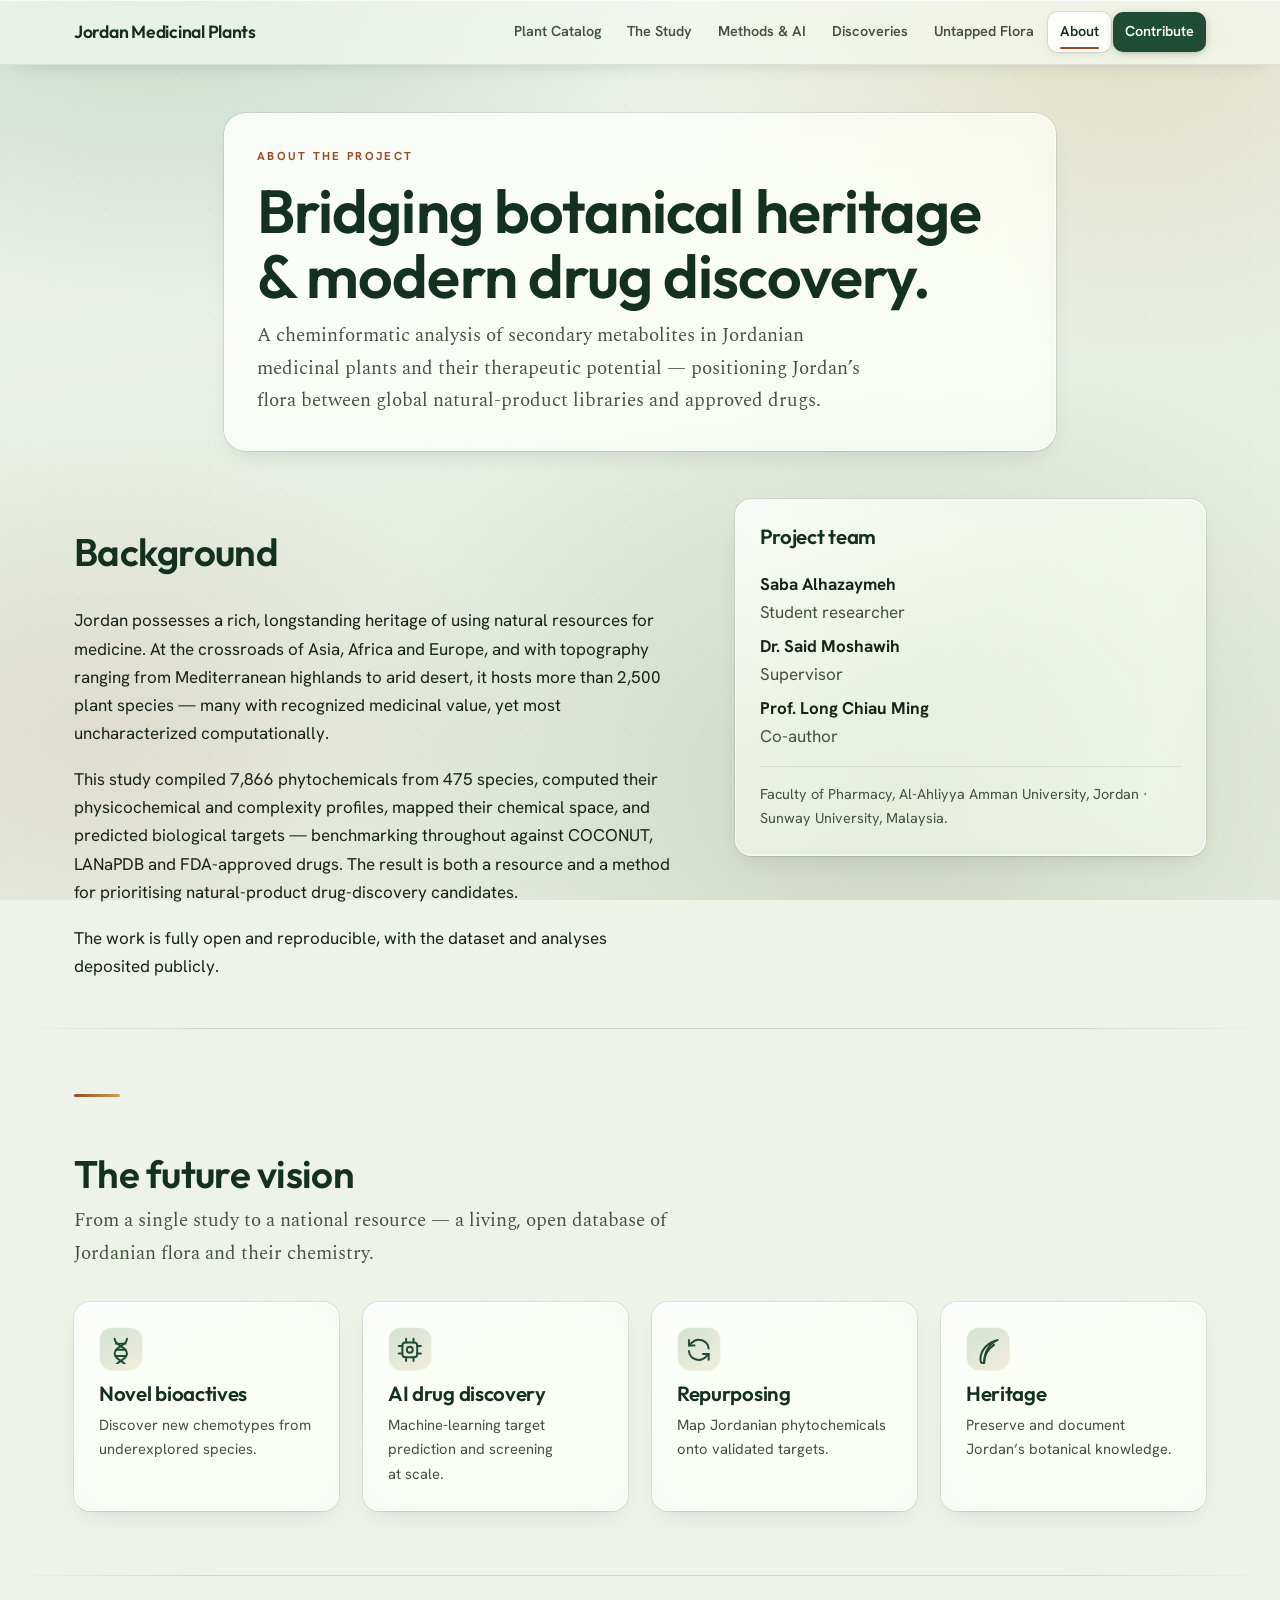
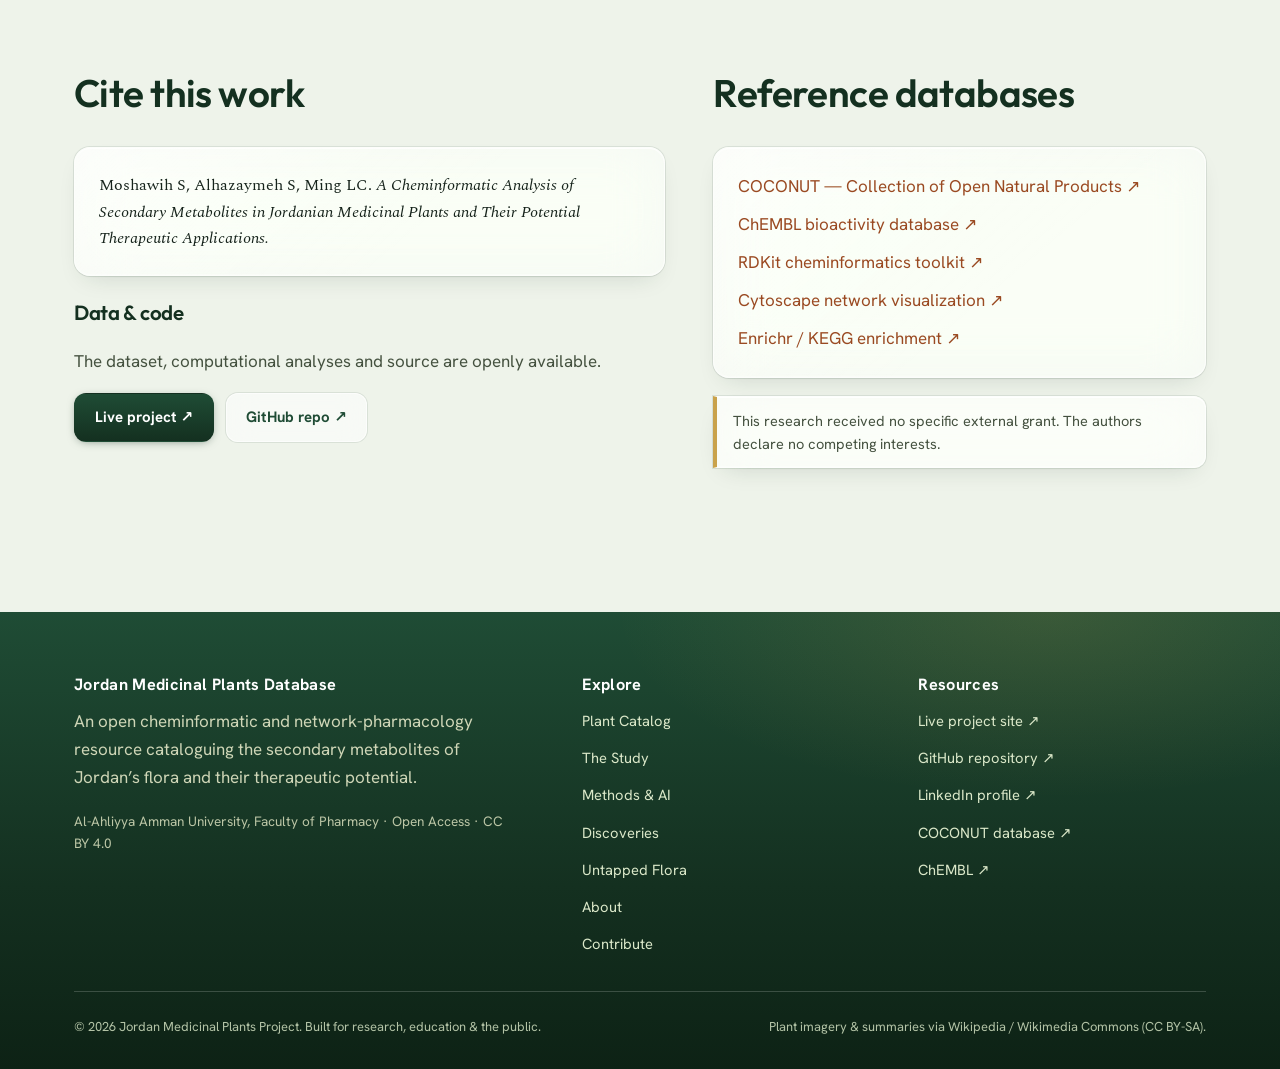
==== commit 449beb9d: "Strengthen glass treatment, switch title face, rebuild the Jordan hero Push the glassmorphism furthe" ====
--- a/about.html
+++ b/about.html
@@ -15,8 +15,8 @@
 <meta name="twitter:card" content="summary_large_image">
 <link rel="preconnect" href="https://fonts.googleapis.com">
 <link rel="preconnect" href="https://fonts.gstatic.com" crossorigin>
-<link href="https://fonts.googleapis.com/css2?family=Fraunces:ital,opsz,wght@0,9..144,400..700;1,9..144,400..600&family=Spectral:ital,wght@0,400;0,500;1,400&family=Hanken+Grotesk:wght@400;500;600;700;800&family=Spline+Sans+Mono:wght@400;500&display=swap" rel="stylesheet">
-<link rel="stylesheet" href="assets/css/style.css?v=3">
+<link href="https://fonts.googleapis.com/css2?family=Outfit:wght@300;400;500;600;700&family=Spectral:ital,wght@0,400;0,500;1,400&family=Hanken+Grotesk:wght@400;500;600;700;800&family=Spline+Sans+Mono:wght@400;500&display=swap" rel="stylesheet">
+<link rel="stylesheet" href="assets/css/style.css?v=4">
 </head>
 <body>
 <div id="site-nav"></div>
@@ -107,6 +107,6 @@
 <div id="site-footer"></div>
 
 <script src="assets/js/data.js"></script>
-<script src="assets/js/components.js?v=3"></script>
+<script src="assets/js/components.js?v=4"></script>
 </body>
 </html>
--- a/assets/css/style.css
+++ b/assets/css/style.css
@@ -46,16 +46,21 @@
   --target-ink:#463a73;
 
   /* --- glass surface system --- */
-  --glass:rgba(255,255,255,.62);
-  --glass-2:rgba(255,255,255,.78);      /* denser: long-form text, tables */
-  --glass-3:rgba(255,255,255,.90);      /* densest: modals, dropdowns */
-  --glass-tint:rgba(232,241,230,.55);   /* green-tinted glass */
-  --glass-brd:rgba(255,255,255,.80);
-  --glass-brd-2:rgba(255,255,255,.95);
-  --glass-ring:rgba(20,48,32,.10);      /* outer hairline, defines the edge */
-  --glass-ring-2:rgba(20,48,32,.18);
-  --blur:18px;
-  --blur-sm:10px;
+  /* Panels are deliberately more transparent than a typical card UI so the
+     botanical field reads *through* them. Legibility is bought back with a
+     strong blur + saturation lift rather than with opacity. */
+  --glass:rgba(255,255,255,.46);
+  --glass-2:rgba(255,255,255,.62);      /* denser: long-form text, tables */
+  --glass-3:rgba(255,255,255,.82);      /* densest: modals, dropdowns */
+  --glass-tint:rgba(232,241,230,.45);   /* green-tinted glass */
+  --glass-brd:rgba(255,255,255,.62);
+  --glass-brd-2:rgba(255,255,255,.88);
+  --glass-ring:rgba(20,48,32,.09);      /* outer hairline, defines the edge */
+  --glass-ring-2:rgba(20,48,32,.16);
+  /* the top-left specular edge every pane catches */
+  --glass-sheen:linear-gradient(140deg,rgba(255,255,255,.55),rgba(255,255,255,.06) 42%,transparent 60%);
+  --blur:28px;
+  --blur-sm:14px;
 
   /* legacy line tokens, remapped onto the glass edge */
   --line:var(--glass-ring);
@@ -77,7 +82,7 @@
   --sp-5:24px; --sp-6:32px; --sp-7:48px; --sp-8:64px; --sp-9:96px;
 
   /* --- type --- */
-  --display:"Fraunces",Georgia,serif;
+  --display:"Outfit",system-ui,sans-serif;
   --serif:"Spectral",Georgia,serif;
   --sans:"Hanken Grotesk",system-ui,sans-serif;
   --mono:"Spline Sans Mono",ui-monospace,monospace;
@@ -132,22 +137,37 @@
 /* -------------------------------------------------------------------------
    3. GLASS PRIMITIVE
    ------------------------------------------------------------------------- */
+/* `.compound:not(.dot)` — the discoveries page uses `span.dot.compound` as a
+   legend swatch; without the guard it inherited the whole card treatment. */
 .glass,
-.card,.stat,.figframe,.step,.approach .a,.plant,.compound,
+.card,.stat,.figframe,.step,.approach .a,.plant,.compound:not(.dot),
 .search,.select,.viewtog,.table-scroll,.note,.page-head,.toc{
+  position:relative;
   background:var(--glass);
-  -webkit-backdrop-filter:blur(var(--blur)) saturate(1.35);
-  backdrop-filter:blur(var(--blur)) saturate(1.35);
+  -webkit-backdrop-filter:blur(var(--blur)) saturate(1.7) brightness(1.04);
+  backdrop-filter:blur(var(--blur)) saturate(1.7) brightness(1.04);
   border:1px solid var(--glass-brd);
-  box-shadow:0 0 0 1px var(--glass-ring),var(--shadow);
+  box-shadow:
+    inset 0 1px 0 rgba(255,255,255,.75),     /* lit top bevel */
+    inset 0 -1px 0 rgba(255,255,255,.28),    /* faint bottom return */
+    0 0 0 1px var(--glass-ring),
+    var(--shadow);
   border-radius:var(--radius);
 }
+/* the specular sweep that makes a pane read as glass rather than as tint */
+.glass::before,
+.card::before,.figframe::before,.step::before,.approach .a::before,
+.plant::before,.compound:not(.dot)::before,.page-head::before,.toc::before{
+  content:"";position:absolute;inset:0;border-radius:inherit;
+  background:var(--glass-sheen);pointer-events:none;z-index:0}
+.card>*,.figframe>*,.step>*,.approach .a>*,.page-head>*,.toc>*{position:relative;z-index:1}
+
 /* denser glass wherever sustained reading or dense data happens */
-.figframe,.table-scroll,.note,.compound,.page-head{background:var(--glass-2)}
+.figframe,.table-scroll,.note,.compound:not(.dot),.page-head{background:var(--glass-2)}
 
 /* browsers without backdrop-filter get opaque panels instead of murk */
 @supports not ((backdrop-filter:blur(1px)) or (-webkit-backdrop-filter:blur(1px))){
-  .glass,.card,.stat,.figframe,.step,.approach .a,.plant,.compound,
+  .glass,.card,.stat,.figframe,.step,.approach .a,.plant,.compound:not(.dot),
   .search,.select,.viewtog,.table-scroll,.note,.page-head,.toc,
   .nav,.modal-card,.nav-links{background:#fbfdfa}
 }
@@ -440,7 +460,7 @@
 .table-scroll table.data{border:0;border-radius:0;box-shadow:none}
 table.catalog-table{font-size:.89rem;min-width:900px}
 table.catalog-table td{vertical-align:top;max-width:280px}
-table.catalog-table .sci{font-style:italic;font-family:var(--display);white-space:nowrap}
+table.catalog-table .sci{font-style:italic;font-family:var(--serif);white-space:nowrap}
 table.catalog-table tr.tr-click{cursor:pointer;transition:background var(--t-fast)}
 table.catalog-table tbody tr:hover{background:rgba(201,162,75,.16)}
 
@@ -510,7 +530,7 @@
 .plant .thumb::after{content:"";position:absolute;inset:0;pointer-events:none;
   background:linear-gradient(180deg,transparent 55%,rgba(20,48,32,.16))}
 .plant .body{padding:14px 16px 16px;flex:1;display:flex;flex-direction:column;gap:5px}
-.plant .sci{font-family:var(--display);font-style:italic;font-weight:600;
+.plant .sci{font-family:var(--serif);font-style:italic;font-weight:600;
   font-size:1.02rem;color:var(--green);line-height:1.22}
 .plant .common{font-family:var(--serif);font-size:.9rem;color:var(--green-3);font-style:italic}
 .plant .fam{font-size:.76rem;color:var(--ink-soft);letter-spacing:.03em}
@@ -574,7 +594,7 @@
 .modal-fig .ph svg{width:58px;height:58px;opacity:.45}
 .modal-fig.has-photo .ph{display:none}
 .modal-head{flex:1 1 240px}
-.modal-head .sci{font-family:var(--display);font-style:italic;color:var(--green);
+.modal-head .sci{font-family:var(--serif);font-style:italic;color:var(--green);
   font-size:1.65rem;line-height:1.2}
 .modal-extract{font-family:var(--serif);font-size:1.02rem;line-height:1.75;
   margin-top:var(--sp-5)}
@@ -589,7 +609,9 @@
 /* -------------------------------------------------------------------------
    14. COMPOUND CARDS
    ------------------------------------------------------------------------- */
-.compound{overflow:hidden;display:flex;flex-direction:column;padding:0}
+/* `:not(.dot)` guards against the taxonomy legend swatch, which reuses the
+   `compound` class name as a colour role rather than as a card component */
+.compound:not(.dot){overflow:hidden;display:flex;flex-direction:column;padding:0}
 .compound .top{padding:18px 20px;color:#fff;position:relative}
 .compound .top::after{content:"";position:absolute;inset:0;pointer-events:none;
   background:linear-gradient(135deg,rgba(255,255,255,.18),transparent 55%)}
@@ -639,7 +661,8 @@
   background:linear-gradient(145deg,rgba(95,143,112,.26),rgba(201,162,75,.18));
   border:1px solid var(--glass-brd);
   display:flex;align-items:center;justify-content:center;margin-bottom:var(--sp-3)}
-.approach .a h3{font-size:1.1rem;margin:0 0 6px}
+.approach .a h2,.approach .a h3{font-size:1.12rem;line-height:1.3;margin:0 0 6px;
+  letter-spacing:-.005em;overflow-wrap:anywhere;text-wrap:pretty}
 .approach .a p{font-size:.91rem;color:var(--ink-soft);margin:0}
 
 /* -------------------------------------------------------------------------
